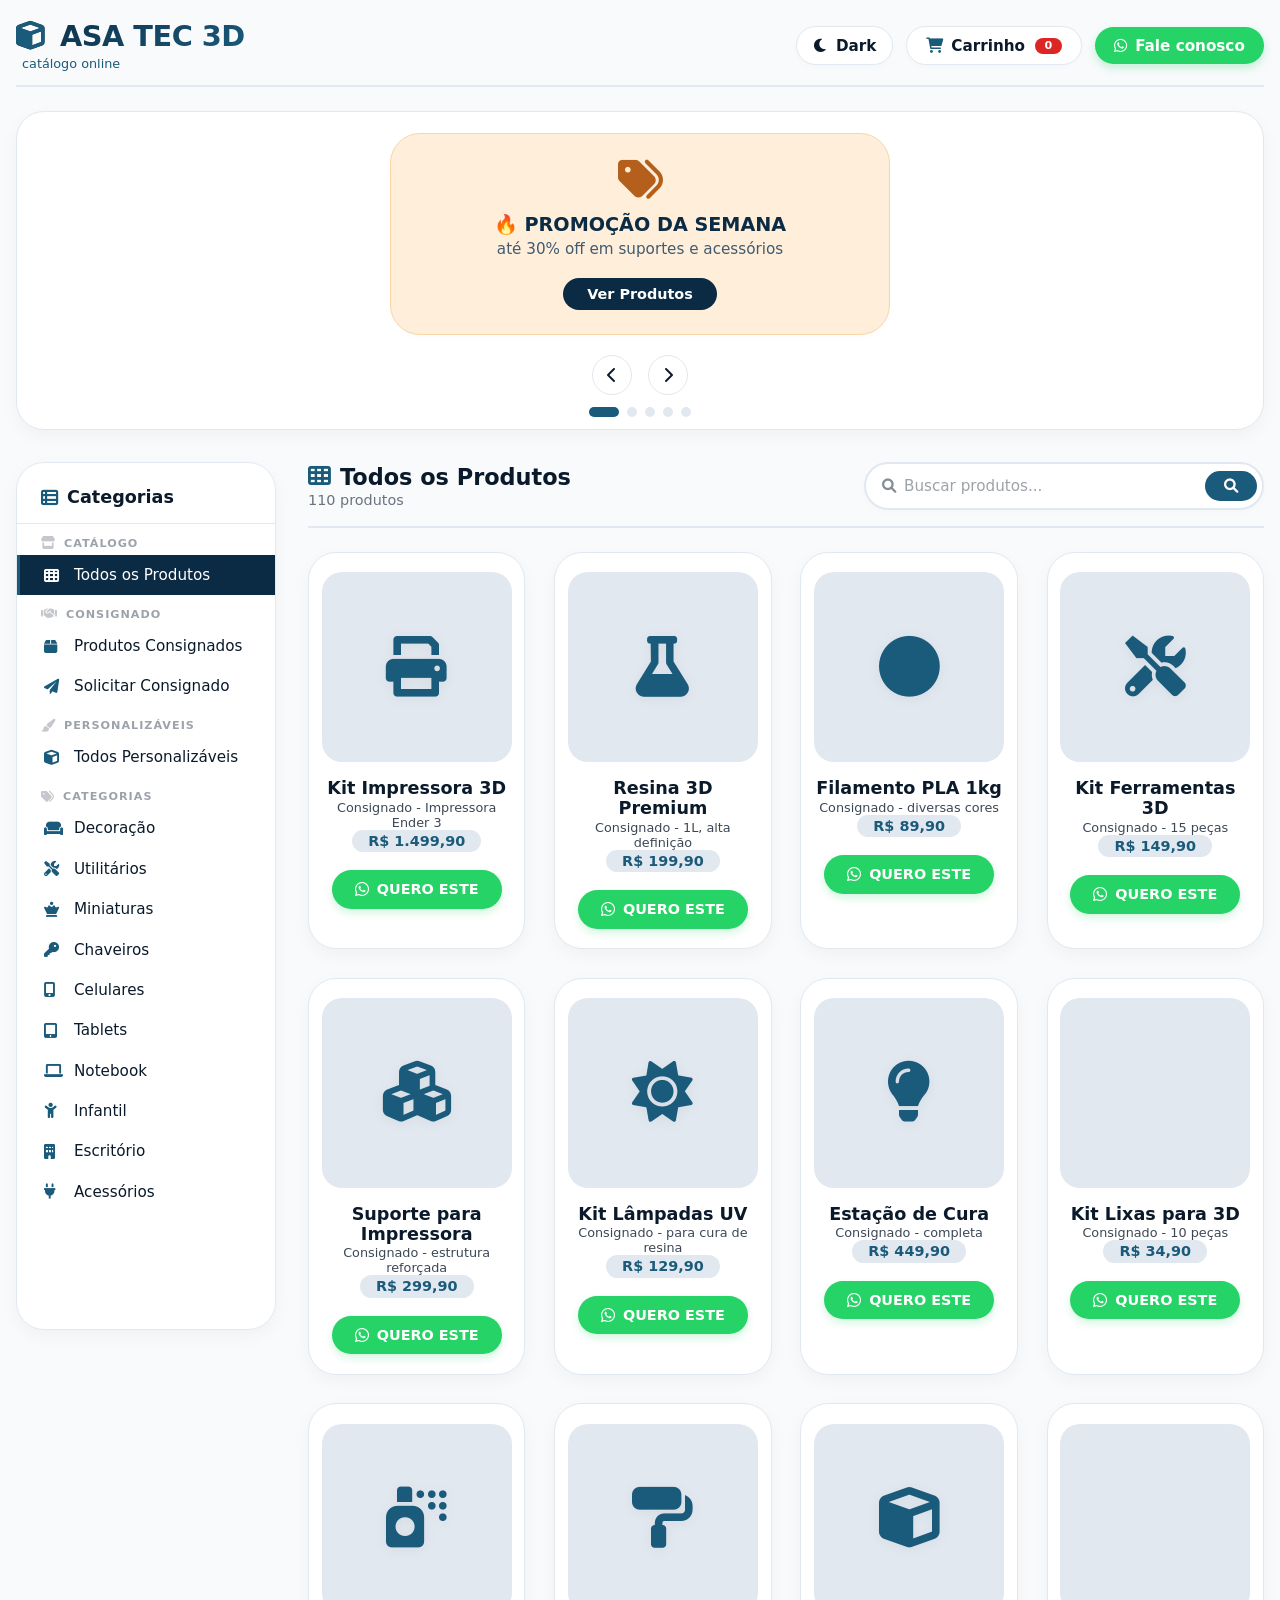
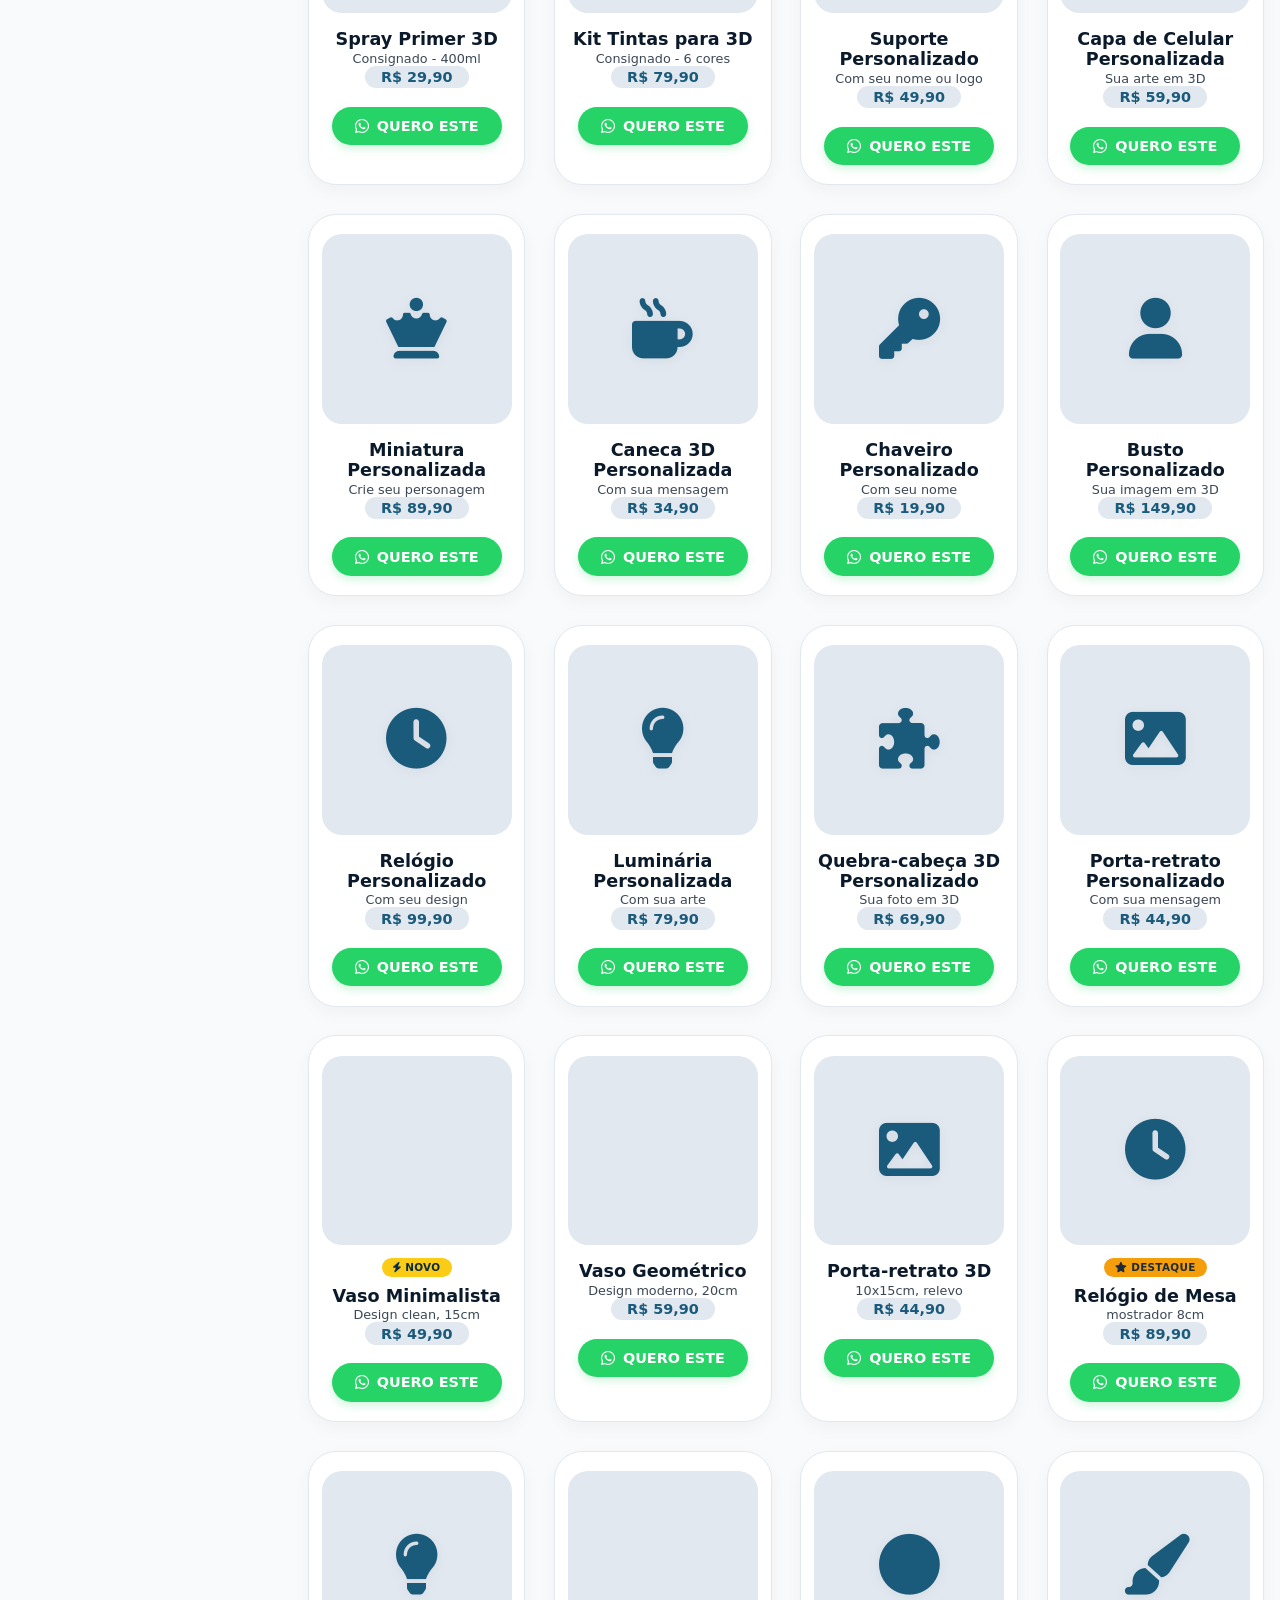
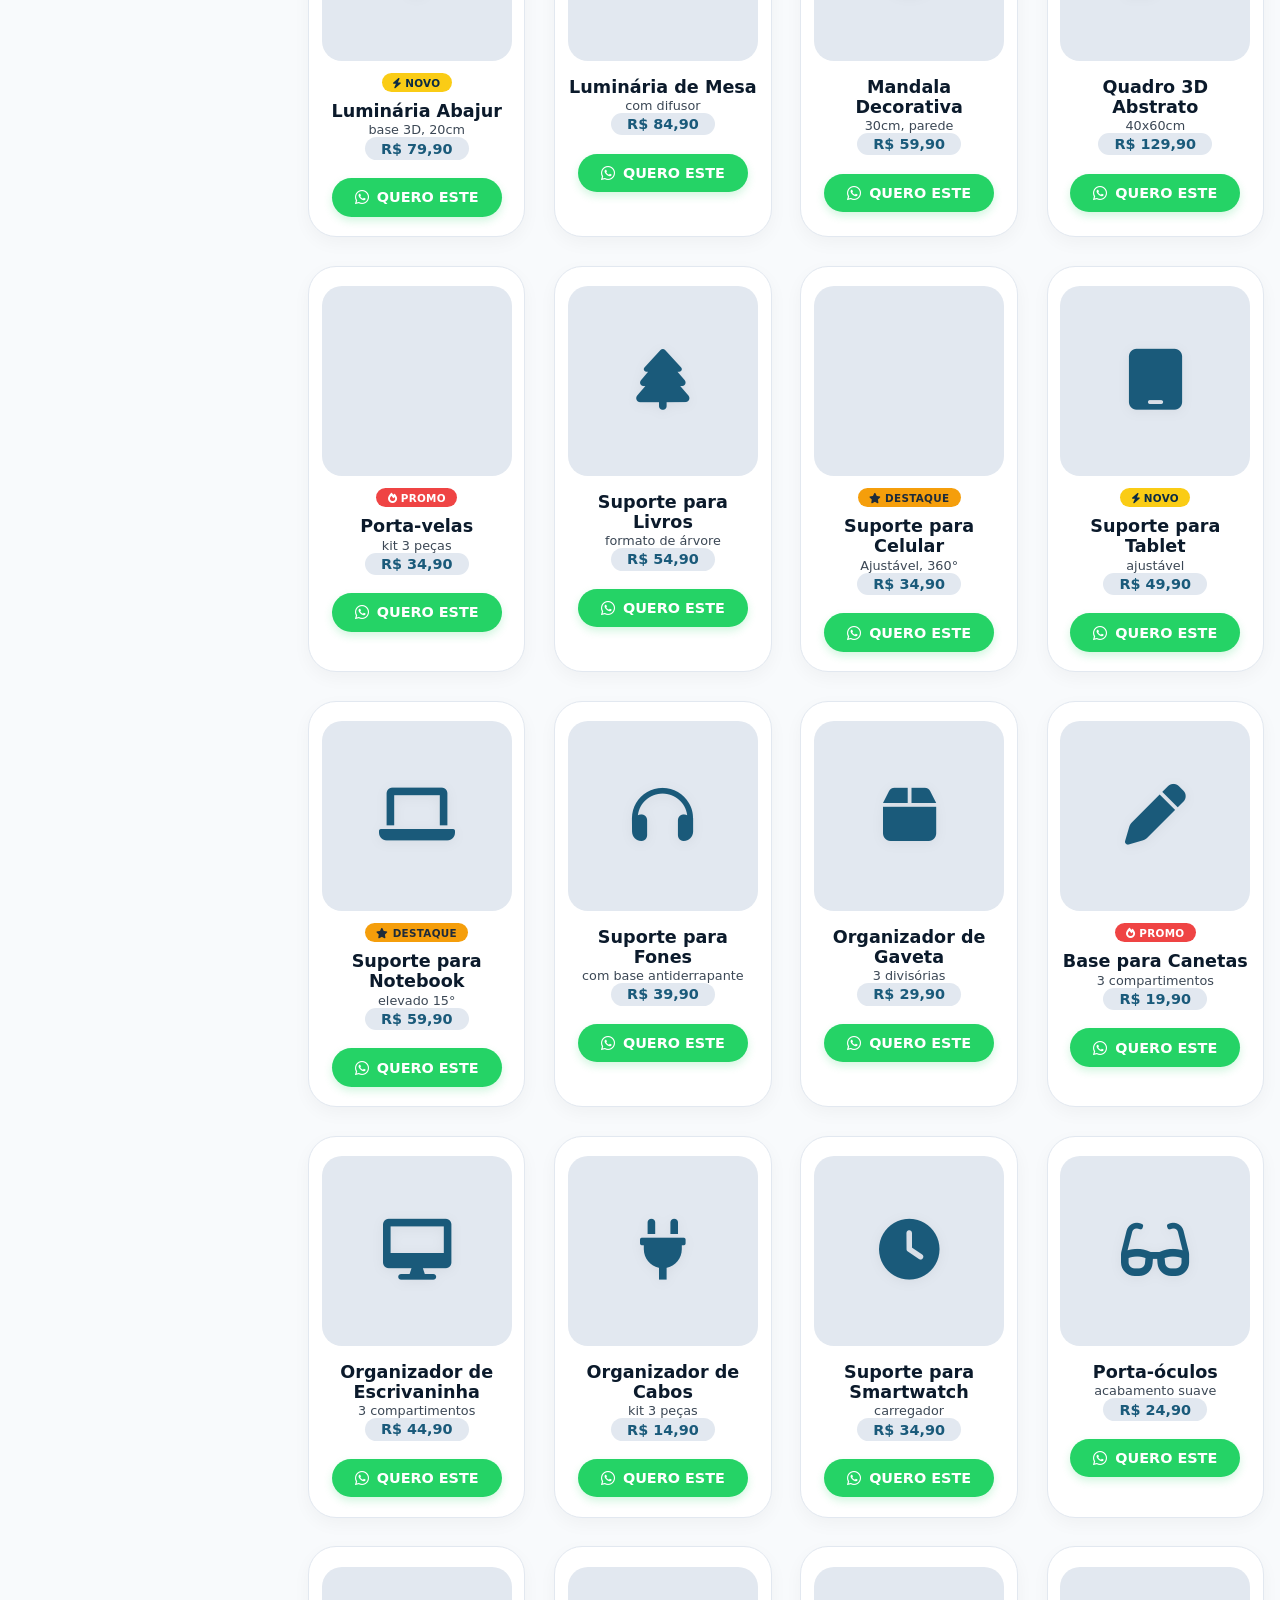
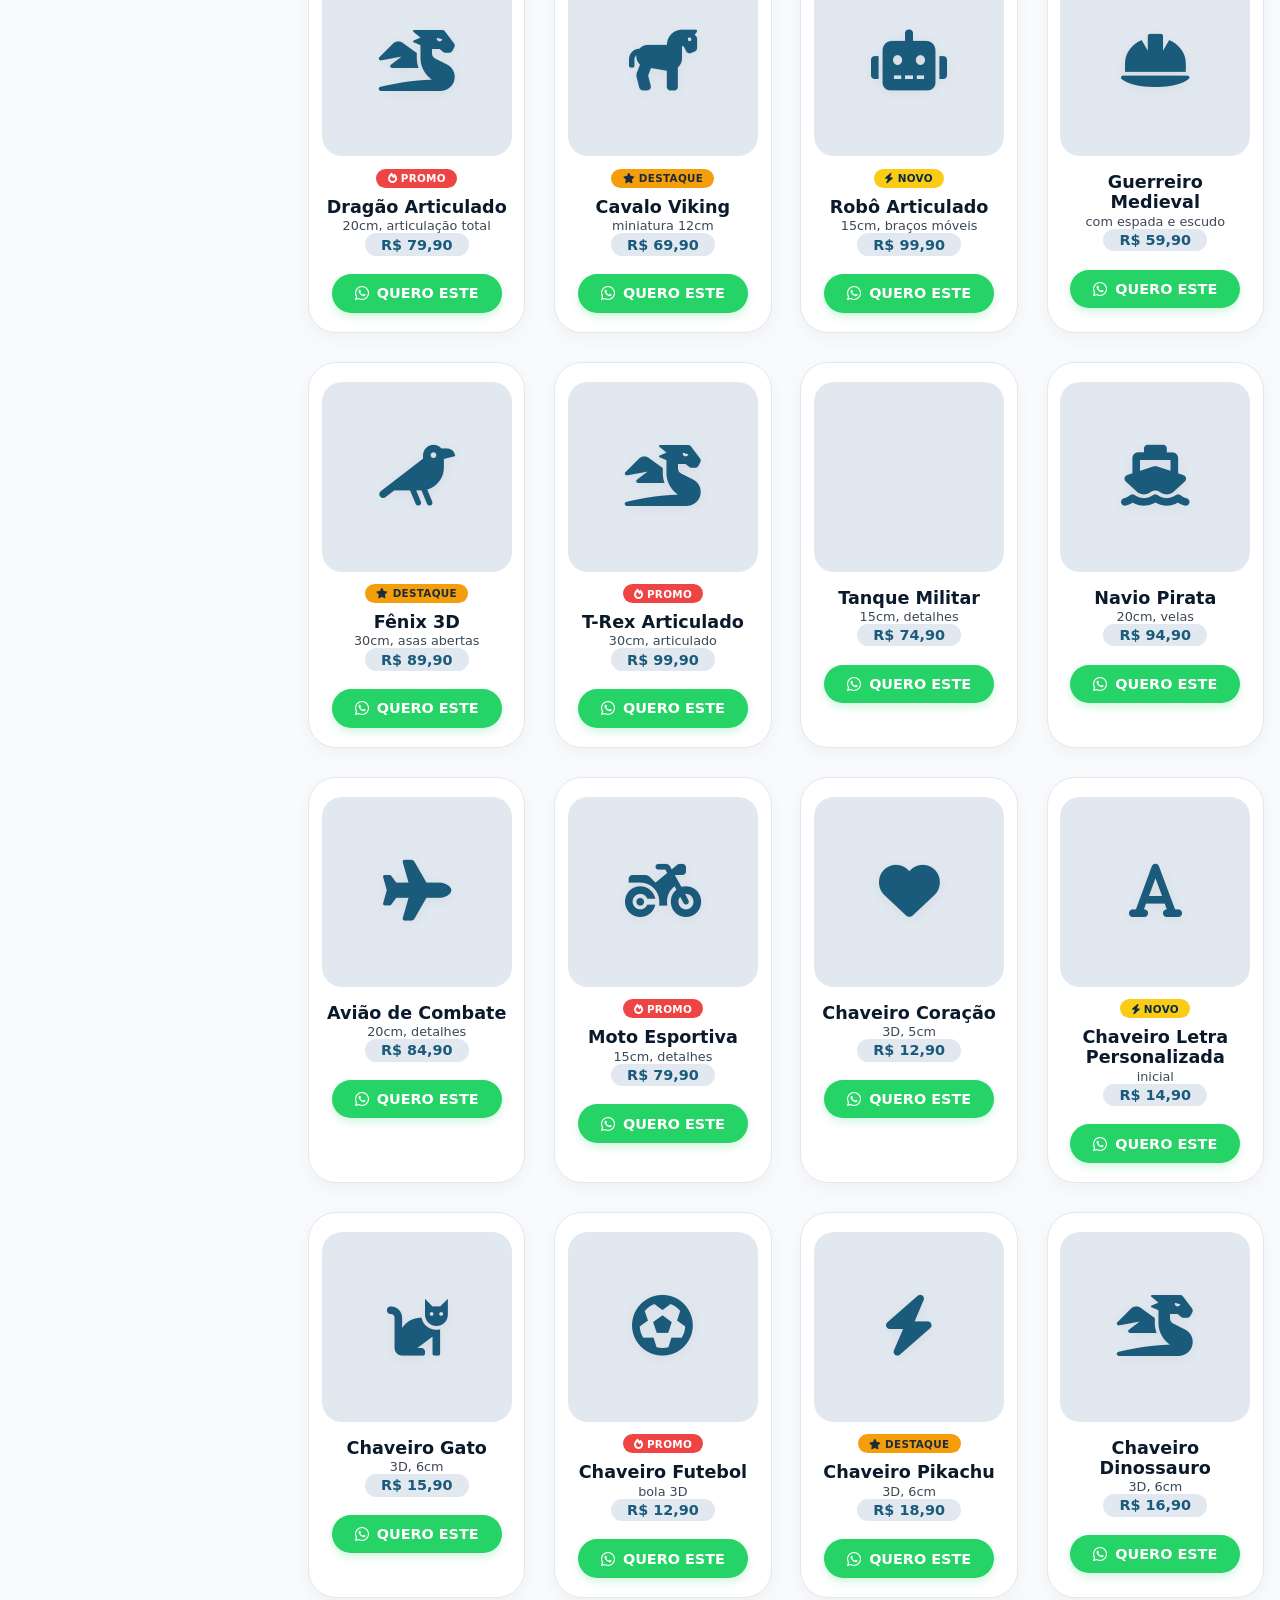
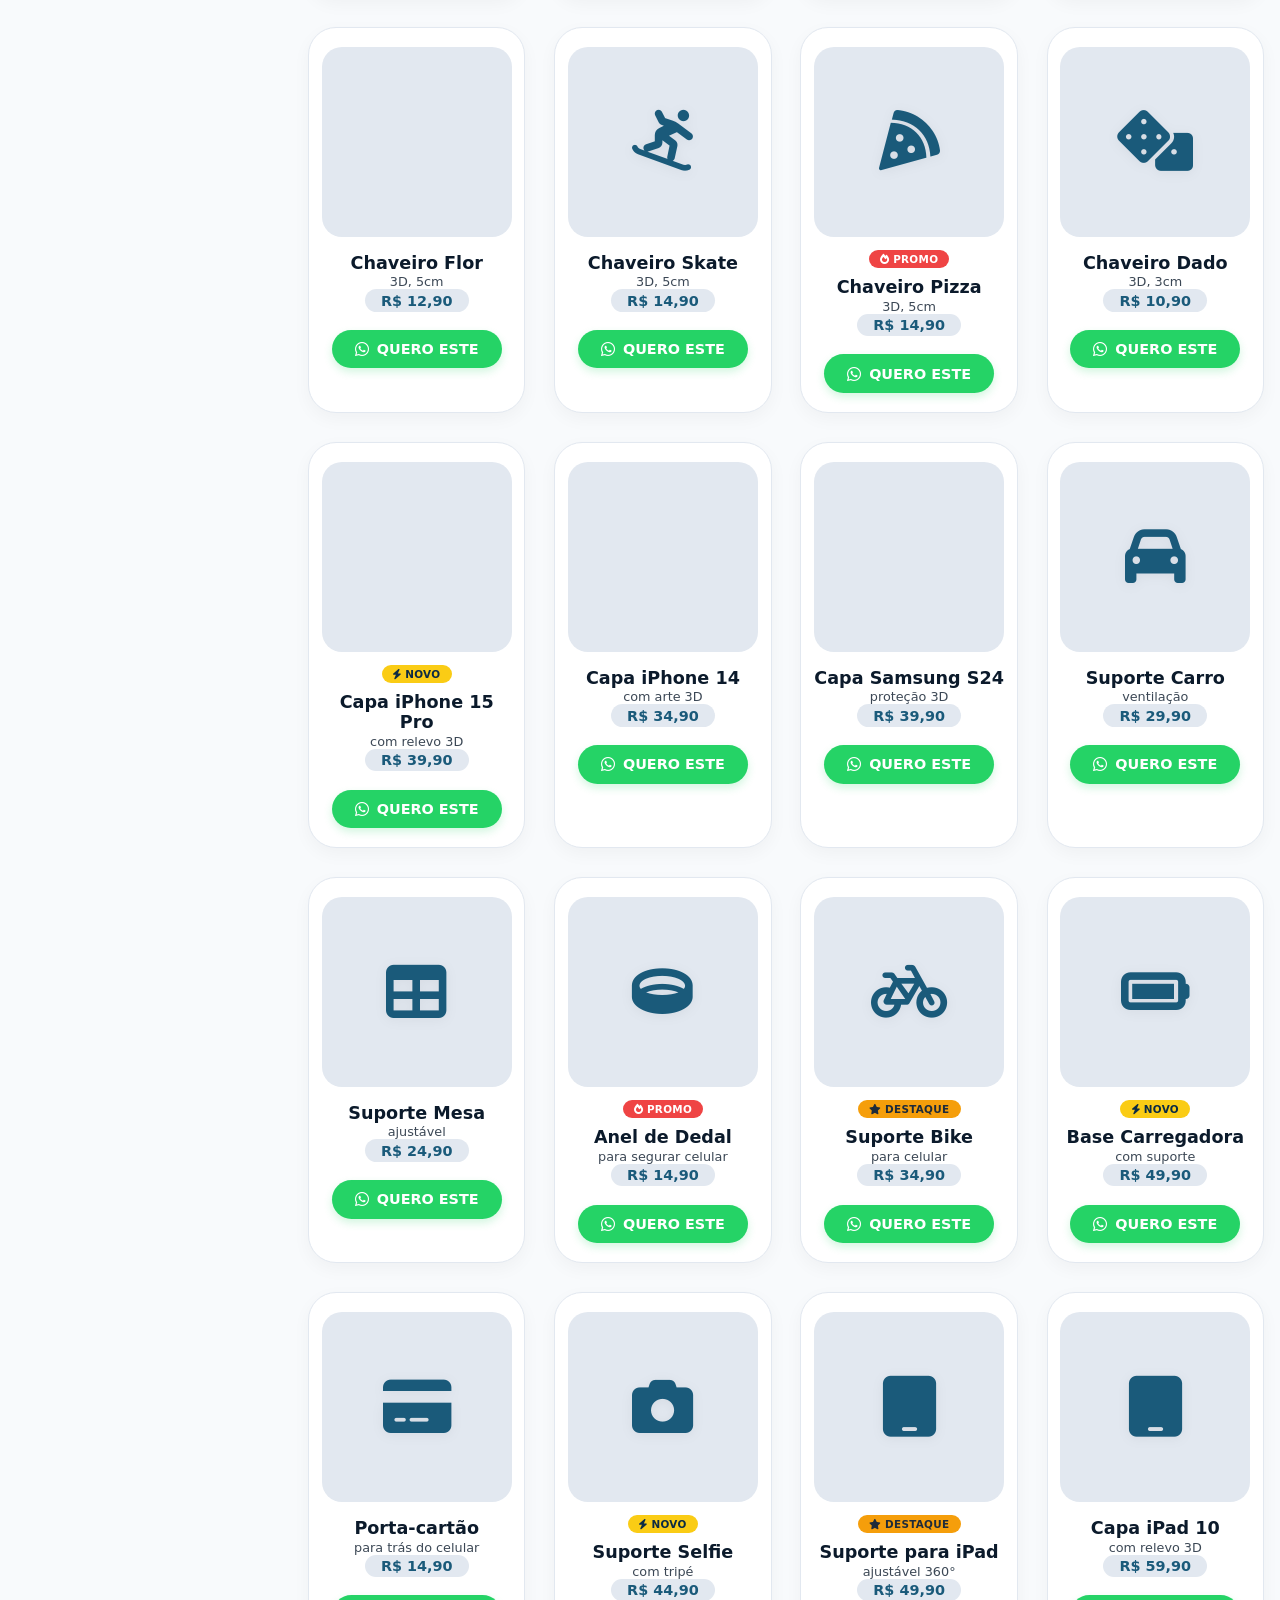
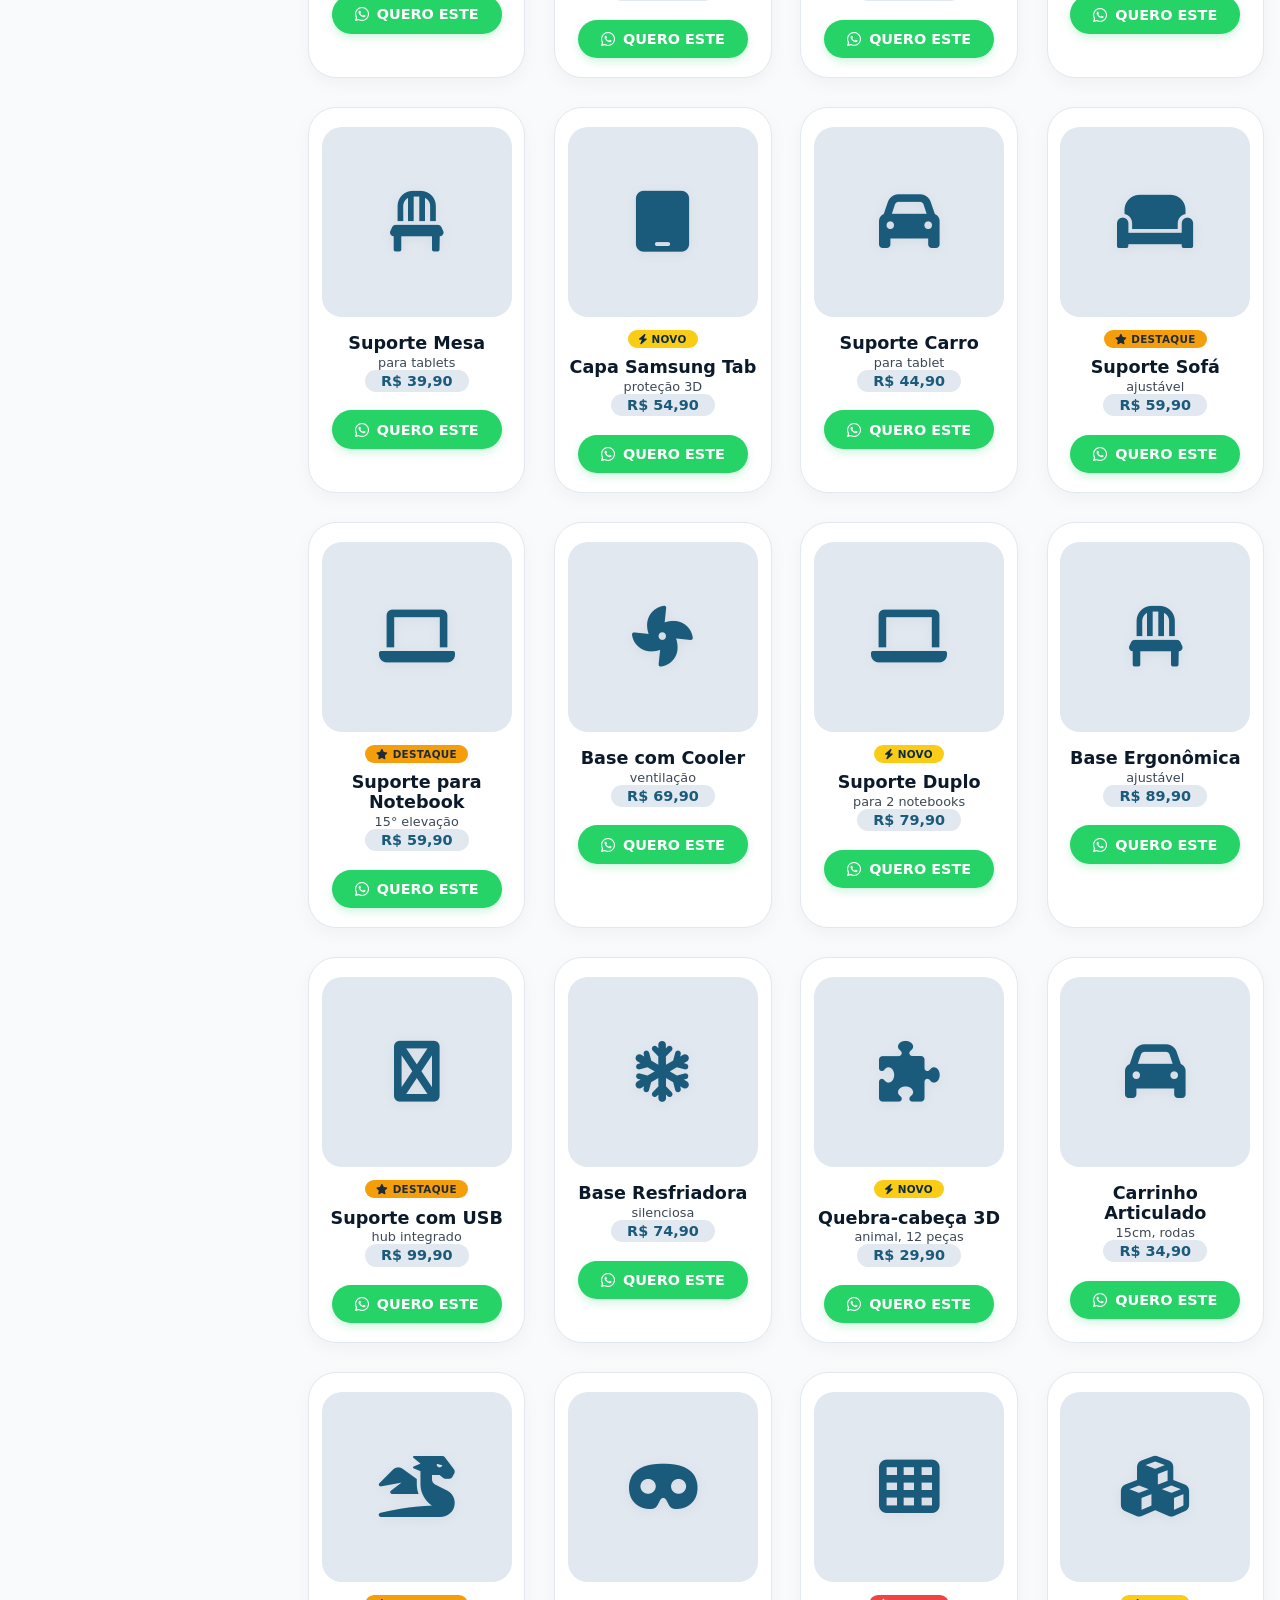
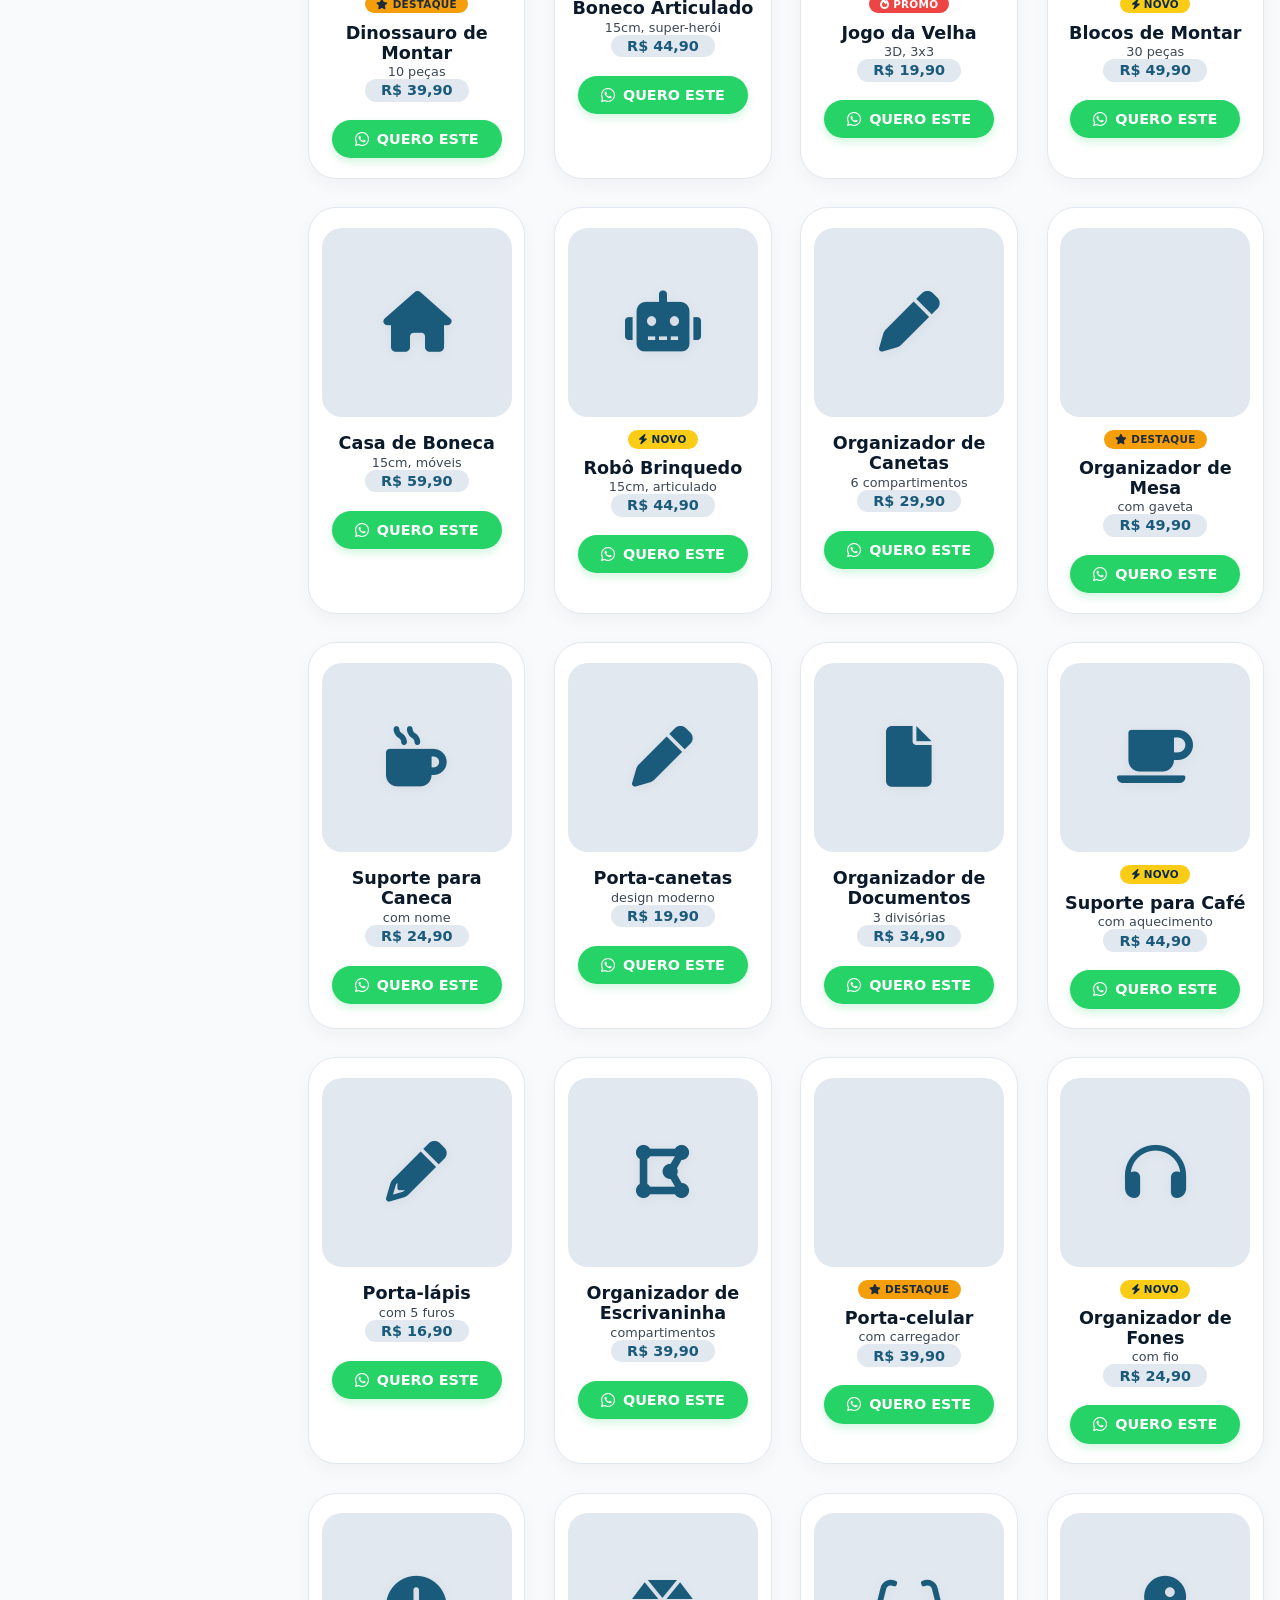
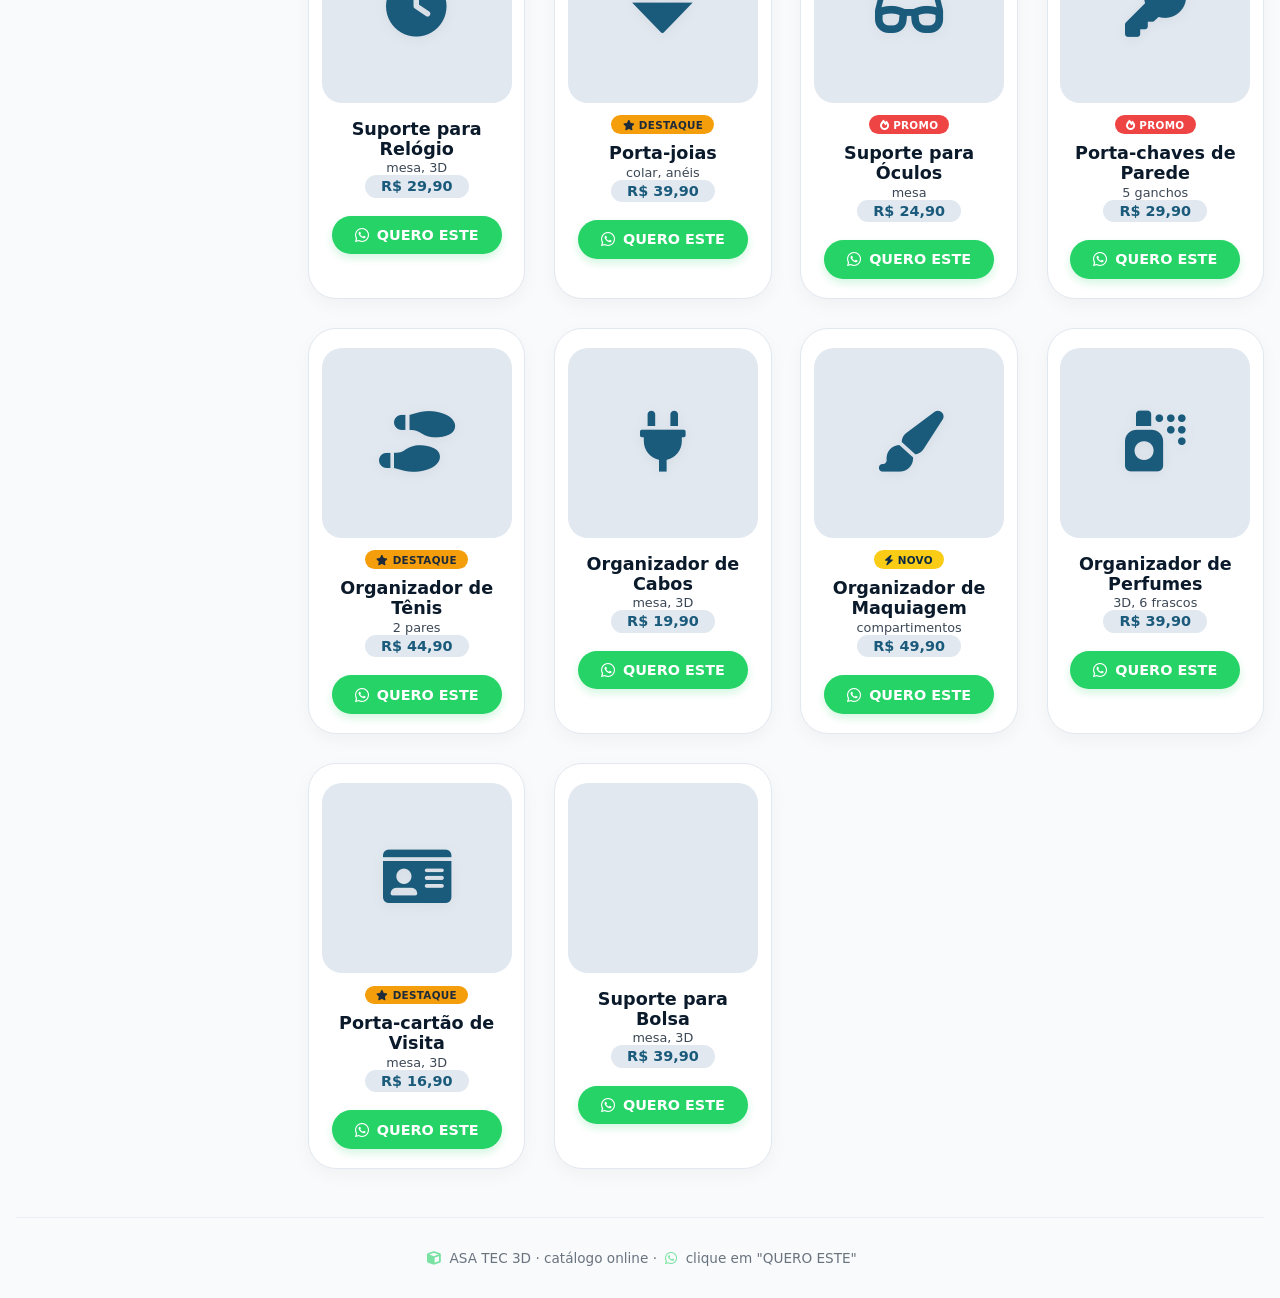
==== index.html @ b3a98546 "Correcao do nome arquivo index" ====
<!DOCTYPE html>
<html lang="pt-BR">
<head>
  <meta charset="UTF-8" />
  <meta name="viewport" content="width=device-width, initial-scale=1.0, maximum-scale=1.0, user-scalable=yes" />
  <title>ASA TEC 3D · Catálogo</title>
  
  <!-- Font Awesome 6 (gratuito) -->
  <link rel="stylesheet" href="https://cdnjs.cloudflare.com/ajax/libs/font-awesome/6.0.0-beta3/css/all.min.css" />
  
  <!-- CSS Principal -->
  <link rel="stylesheet" href="css/style.css" />
</head>
<body>

<div class="container">

  <!-- ===== BLOCO CABEÇALHO ===== -->
  <div class="header">
    <div class="logo">
      <h1><i class="fas fa-cube"></i> ASA TEC 3D</h1>
      <span style="font-size: 0.8rem; color: var(--cor-destaque); margin-left: 6px;">catálogo online</span>
    </div>
    <div class="header-actions">
      <button class="dark-toggle-btn" id="darkToggleBtn">
        <i class="fas fa-moon"></i> <span id="darkToggleLabel">Dark</span>
      </button>
      <button class="cart-btn" id="cartToggleBtn">
        <i class="fas fa-shopping-cart"></i> Carrinho <span class="badge" id="cartBadge">0</span>
      </button>
      <a href="https://wa.me/5511999999999?text=Olá!%20Gostaria%20de%20saber%20mais%20sobre%20os%20produtos%20ASA%20TEC%203D." target="_blank" class="whatsapp-float">
        <i class="fab fa-whatsapp"></i> Fale conosco
      </a>
    </div>
  </div>

  <!-- ===== BLOCO CARROSSEL ===== -->
  <div class="carousel-wrapper">
    <div class="carousel-container">
      <div class="carousel-track" id="carouselTrack">
        <div class="carousel-slide">
          <div class="highlight-card promo" data-tema="promocao">
            <i class="fas fa-tags"></i>
            <span class="label">🔥 PROMOÇÃO DA SEMANA</span>
            <span class="desc">até 30% off em suportes e acessórios</span>
            <button class="carousel-tema-btn" data-tema="promocao">Ver Produtos</button>
          </div>
        </div>
        <div class="carousel-slide">
          <div class="highlight-card novo" data-tema="novidades">
            <i class="fas fa-star"></i>
            <span class="label">✨ NOVIDADES</span>
            <span class="desc">PLA premium e resina 4K chegaram!</span>
            <button class="carousel-tema-btn" data-tema="novidades">Ver Novidades</button>
          </div>
        </div>
        <div class="carousel-slide">
          <div class="highlight-card" data-tema="consignado">
            <i class="fas fa-handshake"></i>
            <span class="label">📦 CLIENTE CONSIGNADO</span>
            <span class="desc">peça e receba em até 5 dias úteis</span>
            <button class="carousel-tema-btn" data-tema="consignado">Saiba Mais</button>
          </div>
        </div>
        <div class="carousel-slide">
          <div class="highlight-card promo" data-tema="destaque">
            <i class="fas fa-gem"></i>
            <span class="label">💎 DESTAQUE</span>
            <span class="desc">miniaturas personalizadas sob encomenda</span>
            <button class="carousel-tema-btn" data-tema="destaque">Ver Destaques</button>
          </div>
        </div>
        <div class="carousel-slide">
          <div class="highlight-card novo" data-tema="resina">
            <i class="fas fa-print"></i>
            <span class="label">🆕 RESINA 4K</span>
            <span class="desc">alta definição e acabamento premium</span>
            <button class="carousel-tema-btn" data-tema="resina">Ver Produtos</button>
          </div>
        </div>
      </div>
    </div>
    <div class="carousel-controls">
      <button class="carousel-btn" id="carouselPrev"><i class="fas fa-chevron-left"></i></button>
      <button class="carousel-btn" id="carouselNext"><i class="fas fa-chevron-right"></i></button>
    </div>
    <div class="carousel-dots" id="carouselDots"></div>
  </div>

  <!-- ===== BLOCO CONTEÚDO PRINCIPAL (com sidebar) ===== -->
  <div class="main-content">
    
    <!-- ===== BLOCO SIDEBAR CATEGORIAS ===== -->
    <aside class="sidebar" id="sidebar">
      <div class="sidebar-header">
        <h3><i class="fas fa-th-list"></i> Categorias</h3>
        <button class="sidebar-toggle" id="sidebarToggle"><i class="fas fa-bars"></i></button>
      </div>
      <nav class="sidebar-nav">
        <ul>
          <!-- ===== BLOCO SIDEBAR - SEÇÃO PRINCIPAL ===== -->
          <li class="sidebar-section">
            <span class="sidebar-section-title"><i class="fas fa-store"></i> Catálogo</span>
          </li>
          <li><a href="#" class="category-link active" data-category="todos"><i class="fas fa-th"></i> Todos os Produtos</a></li>
          
          <!-- ===== BLOCO SIDEBAR - CONSIGNADO ===== -->
          <li class="sidebar-section">
            <span class="sidebar-section-title"><i class="fas fa-handshake"></i> Consignado</span>
          </li>
          <li><a href="#" class="category-link" data-category="consignado"><i class="fas fa-box"></i> Produtos Consignados</a></li>
          <li><a href="#" class="category-link" data-category="consignado-solicitar"><i class="fas fa-paper-plane"></i> Solicitar Consignado</a></li>
          
          <!-- ===== BLOCO SIDEBAR - PERSONALIZÁVEIS ===== -->
          <li class="sidebar-section">
            <span class="sidebar-section-title"><i class="fas fa-paint-brush"></i> Personalizáveis</span>
          </li>
          <li><a href="#" class="category-link" data-category="personalizaveis"><i class="fas fa-cube"></i> Todos Personalizáveis</a></li>
          
          <!-- ===== BLOCO SIDEBAR - CATEGORIAS NORMAIS ===== -->
          <li class="sidebar-section">
            <span class="sidebar-section-title"><i class="fas fa-tags"></i> Categorias</span>
          </li>
          <li class="subcategory">
            <a href="#" class="category-link" data-category="decoracao"><i class="fas fa-couch"></i> Decoração</a>
            <ul class="subcategory-list">
              <li><a href="#" class="subcategory-link" data-category="decoracao" data-sub="vasos">Vasos</a></li>
              <li><a href="#" class="subcategory-link" data-category="decoracao" data-sub="quadros">Quadros</a></li>
              <li><a href="#" class="subcategory-link" data-category="decoracao" data-sub="luminarias">Luminárias</a></li>
            </ul>
          </li>
          <li class="subcategory">
            <a href="#" class="category-link" data-category="utilitarios"><i class="fas fa-tools"></i> Utilitários</a>
            <ul class="subcategory-list">
              <li><a href="#" class="subcategory-link" data-category="utilitarios" data-sub="suportes">Suportes</a></li>
              <li><a href="#" class="subcategory-link" data-category="utilitarios" data-sub="organizadores">Organizadores</a></li>
            </ul>
          </li>
          <li class="subcategory">
            <a href="#" class="category-link" data-category="miniaturas"><i class="fas fa-chess-queen"></i> Miniaturas</a>
            <ul class="subcategory-list">
              <li><a href="#" class="subcategory-link" data-category="miniaturas" data-sub="animais">Animais</a></li>
              <li><a href="#" class="subcategory-link" data-category="miniaturas" data-sub="personagens">Personagens</a></li>
              <li><a href="#" class="subcategory-link" data-category="miniaturas" data-sub="veiculos">Veículos</a></li>
            </ul>
          </li>
          <li><a href="#" class="category-link" data-category="chaveiros"><i class="fas fa-key"></i> Chaveiros</a></li>
          <li class="subcategory">
            <a href="#" class="category-link" data-category="celulares"><i class="fas fa-mobile-alt"></i> Celulares</a>
            <ul class="subcategory-list">
              <li><a href="#" class="subcategory-link" data-category="celulares" data-sub="capas">Capas</a></li>
              <li><a href="#" class="subcategory-link" data-category="celulares" data-sub="suportes">Suportes</a></li>
            </ul>
          </li>
          <li><a href="#" class="category-link" data-category="tablets"><i class="fas fa-tablet-alt"></i> Tablets</a></li>
          <li><a href="#" class="category-link" data-category="notebook"><i class="fas fa-laptop"></i> Notebook</a></li>
          <li><a href="#" class="category-link" data-category="infantil"><i class="fas fa-child"></i> Infantil</a></li>
          <li><a href="#" class="category-link" data-category="escritorio"><i class="fas fa-building"></i> Escritório</a></li>
          <li><a href="#" class="category-link" data-category="acessorios"><i class="fas fa-plug"></i> Acessórios</a></li>
        </ul>
      </nav>
    </aside>

    <!-- ===== BLOCO ÁREA DE PRODUTOS ===== -->
    <main class="products-area">
      <div class="products-header">
        <div class="products-header-left">
          <h2 id="categoryTitle"><i class="fas fa-th"></i> Todos os Produtos</h2>
          <span id="productCount">200 produtos</span>
        </div>
        <!-- ===== BLOCO BARRA DE PESQUISA ===== -->
        <div class="search-container">
          <div class="search-wrapper">
            <i class="fas fa-search search-icon"></i>
            <input type="text" id="searchInput" placeholder="Buscar produtos..." class="search-input" />
            <button class="search-clear" id="searchClear" style="display: none;">
              <i class="fas fa-times"></i>
            </button>
            <button class="search-btn" id="searchBtn">
              <i class="fas fa-search"></i>
            </button>
          </div>
          <div class="search-results" id="searchResults"></div>
        </div>
      </div>
      <div class="product-grid" id="productGrid"></div>
    </main>
  </div>

  <!-- ===== BLOCO RODAPÉ ===== -->
  <div class="footer">
    <i class="fas fa-cube"></i> ASA TEC 3D · catálogo online · <i class="fab fa-whatsapp"></i> clique em "QUERO ESTE"
  </div>
</div>

<!-- ===== BLOCO MODAL CARRINHO ===== -->
<div class="modal-overlay" id="cartModal">
  <div class="modal-box">
    <h3><i class="fas fa-shopping-cart"></i> Adicionar ao carrinho?</h3>
    <p id="modalProductName">Deseja adicionar este produto ao carrinho ou ir direto para o WhatsApp?</p>
    <div class="modal-actions">
      <button class="btn-cart" id="modalAddCart"><i class="fas fa-plus"></i> Adicionar</button>
      <button class="btn-wpp" id="modalGoWpp"><i class="fab fa-whatsapp"></i> WhatsApp</button>
      <button class="btn-cancel" id="modalCancel">Cancelar</button>
    </div>
  </div>
</div>

<!-- ===== BLOCO PAINEL CARRINHO ===== -->
<div class="cart-panel" id="cartPanel">
  <h3><i class="fas fa-shopping-cart"></i> Meu Carrinho</h3>
  <div id="cartItems"></div>
  <div class="cart-total-container">
    <div class="cart-total" id="cartTotal">Total: R$ 0,00</div>
  </div>
  <div class="cart-actions">
    <button class="btn-limpar" id="clearCartBtn"><i class="fas fa-trash"></i> Limpar</button>
    <button class="btn-finalizar" id="finalizarCartBtn"><i class="fab fa-whatsapp"></i> Finalizar Compra</button>
  </div>
</div>

<!-- ===== JAVASCRIPT ===== -->
<script src="js/config.js"></script>
<script src="js/produtos.js"></script>
<script src="js/carrinho.js"></script>
<script src="js/carrossel.js"></script>
<script src="js/dark-mode.js"></script>
<script src="js/main.js"></script>

</body>
</html>
---- css/style.css ----
/* ===== BLOCO CSS - CONFIGURAÇÕES GERAIS ===== */
:root {
  --cor-principal: #0b2b44;
  --cor-destaque: #1a5a7a;
  --cor-fundo: #f8fafc;
  --cor-card: #ffffff;
  --cor-texto: #0b1a2b;
  --cor-borda: #e2e8f0;
  --cor-sombra: 0 6px 18px rgba(0, 20, 30, 0.04);
  --whatsapp: #25D366;
  --whatsapp-hover: #1da851;
  --raio-borda: 28px;
  --transicao: 0.3s ease;
  --sidebar-width: 260px;
}

/* ===== BLOCO CSS - MODO ESCURO ===== */
body.dark-mode {
  --cor-principal: #e2e8f0;
  --cor-destaque: #60a5fa;
  --cor-fundo: #0f172a;
  --cor-card: #1e293b;
  --cor-texto: #e2e8f0;
  --cor-borda: #334155;
  --cor-sombra: 0 6px 18px rgba(0, 0, 0, 0.4);
}

body.dark-mode .highlight-card {
  background: #1e293b;
  border-color: #334155;
}
body.dark-mode .highlight-card.promo {
  background: #1e1a2e;
  border-color: #4a3a2a;
}
body.dark-mode .highlight-card.novo {
  background: #0f2838;
  border-color: #1a4a5a;
}
body.dark-mode .product-card {
  background: var(--cor-card);
  border-color: #334155;
}
body.dark-mode .product-image {
  background: #2d3b4f;
  color: #60a5fa;
}
body.dark-mode .sidebar {
  background: #1e293b;
  border-color: #334155;
}
body.dark-mode .sidebar-nav a:hover {
  background: #334155;
}
body.dark-mode .sidebar-nav a.active {
  background: #3b82f6;
  color: white;
}
body.dark-mode .subcategory-list a {
  color: #94a3b8;
}
body.dark-mode .subcategory-list a:hover {
  background: #334155;
  color: #e2e8f0;
}
body.dark-mode .cart-btn {
  background: #1e293b;
  border-color: #334155;
  color: #e2e8f0;
}
body.dark-mode .cart-btn i {
  color: #60a5fa;
}
body.dark-mode .cart-panel {
  background: #1e293b;
  border-color: #334155;
}
body.dark-mode .cart-panel .cart-item {
  border-bottom-color: #334155;
}
body.dark-mode .cart-panel .cart-item-remove {
  background: #4a1a1a;
  color: #f87171;
}
body.dark-mode .cart-panel .cart-item-remove:hover {
  background: #6a2a2a;
}
body.dark-mode .modal-box {
  background: #1e293b;
  color: #e2e8f0;
}
body.dark-mode .modal-box h3 {
  color: #e2e8f0;
}
body.dark-mode .modal-box p {
  color: #94a3b8;
}
body.dark-mode .btn-cancel {
  background: #334155;
  color: #e2e8f0;
}
body.dark-mode .btn-cancel:hover {
  background: #475569;
}
body.dark-mode .cart-panel .btn-limpar {
  background: #334155;
  color: #e2e8f0;
}
body.dark-mode .cart-panel .btn-limpar:hover {
  background: #475569;
}
body.dark-mode .footer {
  color: #94a3b8;
  border-top-color: #334155;
}
body.dark-mode .carousel-wrapper {
  background: #1e293b;
  border-color: #334155;
}
body.dark-mode .carousel-btn {
  background: #1e293b;
  border-color: #334155;
  color: #e2e8f0;
}
body.dark-mode .carousel-btn:hover {
  background: #334155;
}
body.dark-mode .whatsapp-float {
  background: var(--whatsapp);
  color: white;
}
body.dark-mode .btn-whatsapp {
  background: var(--whatsapp);
  color: white;
}
body.dark-mode .btn-whatsapp:hover {
  background: var(--whatsapp-hover);
}
body.dark-mode .product-price {
  background: #2d3b4f;
  color: #60a5fa;
}
body.dark-mode .tag-novo {
  background: #facc15;
  color: #0b2b44;
}
body.dark-mode .cart-panel .cart-item-name {
  color: #e2e8f0;
}
body.dark-mode .cart-panel .cart-item-price {
  color: #60a5fa;
}
body.dark-mode .cart-panel .cart-total {
  border-top-color: #334155;
  color: #e2e8f0;
}
body.dark-mode .cart-qty-btn {
  background: #334155;
  color: #e2e8f0;
}
body.dark-mode .cart-qty-btn:hover {
  background: #475569;
}
body.dark-mode .cart-qty-input {
  background: #0f172a;
  color: #e2e8f0;
  border-color: #334155;
}
body.dark-mode .products-header {
  border-bottom-color: #334155;
}
body.dark-mode .carousel-tema-btn {
  background: #3b82f6;
  color: white;
}
body.dark-mode .carousel-tema-btn:hover {
  background: #2563eb;
}

/* ===== BLOCO CSS - ESTILOS GERAIS ===== */
* {
  margin: 0;
  padding: 0;
  box-sizing: border-box;
  font-family: 'Segoe UI', Roboto, system-ui, sans-serif;
}

body {
  background: var(--cor-fundo);
  color: var(--cor-texto);
  padding: 0 0 2rem 0;
  transition: background 0.3s ease, color 0.3s ease;
}

.container {
  max-width: 1400px;
  margin: 0 auto;
  padding: 0 1rem;
}

/* ===== BLOCO CSS - CABEÇALHO ===== */
.header {
  display: flex;
  justify-content: space-between;
  align-items: center;
  padding: 1.2rem 0 0.8rem 0;
  border-bottom: 2px solid var(--cor-borda);
  flex-wrap: wrap;
  gap: 0.5rem 1rem;
  transition: border-color 0.3s ease;
}

.logo h1 {
  font-size: 1.8rem;
  font-weight: 700;
  background: linear-gradient(145deg, var(--cor-principal), var(--cor-destaque));
  -webkit-background-clip: text;
  -webkit-text-fill-color: transparent;
  background-clip: text;
  letter-spacing: -0.5px;
}
.logo i {
  color: var(--cor-destaque);
  margin-right: 6px;
  -webkit-text-fill-color: var(--cor-destaque);
}

.header-actions {
  display: flex;
  align-items: center;
  gap: 0.8rem;
  flex-wrap: wrap;
}

.whatsapp-float {
  background: var(--whatsapp);
  color: white;
  padding: 0.6rem 1.2rem;
  border-radius: 40px;
  text-decoration: none;
  font-weight: 600;
  font-size: 0.95rem;
  display: inline-flex;
  align-items: center;
  gap: 8px;
  box-shadow: 0 4px 8px rgba(37, 211, 102, 0.25);
  transition: var(--transicao);
}
.whatsapp-float:hover {
  background: var(--whatsapp-hover);
  transform: scale(1.02);
}

.cart-btn {
  background: var(--cor-card);
  border: 1px solid var(--cor-borda);
  padding: 0.6rem 1.2rem;
  border-radius: 40px;
  font-weight: 600;
  font-size: 0.95rem;
  color: var(--cor-texto);
  cursor: pointer;
  display: inline-flex;
  align-items: center;
  gap: 8px;
  transition: var(--transicao);
  box-shadow: 0 2px 6px rgba(0,0,0,0.02);
  position: relative;
}
.cart-btn i {
  color: var(--cor-destaque);
}
.cart-btn .badge {
  background: #dc2626;
  color: white;
  border-radius: 30px;
  padding: 0.1rem 0.6rem;
  font-size: 0.7rem;
  font-weight: 700;
  margin-left: 2px;
}
.cart-btn:hover {
  background: var(--cor-borda);
  border-color: var(--cor-destaque);
}

.dark-toggle-btn {
  background: var(--cor-card);
  border: 1px solid var(--cor-borda);
  padding: 0.6rem 1rem;
  border-radius: 40px;
  font-weight: 600;
  font-size: 0.95rem;
  color: var(--cor-texto);
  cursor: pointer;
  display: inline-flex;
  align-items: center;
  gap: 8px;
  transition: var(--transicao);
  box-shadow: 0 2px 6px rgba(0,0,0,0.02);
}
.dark-toggle-btn:hover {
  background: var(--cor-borda);
  border-color: var(--cor-destaque);
}

/* ===== BLOCO CSS - CARROSSEL ===== */
.carousel-wrapper {
  margin: 1.5rem 0 2rem 0;
  background: var(--cor-card);
  border-radius: var(--raio-borda);
  padding: 0.8rem 0.5rem;
  box-shadow: var(--cor-sombra);
  border: 1px solid var(--cor-borda);
  overflow: hidden;
  position: relative;
  transition: background 0.3s ease, border-color 0.3s ease;
}

.carousel-container {
  position: relative;
  overflow: hidden;
}

.carousel-track {
  display: flex;
  transition: transform 0.5s ease-in-out;
  gap: 0;
}

.carousel-slide {
  flex: 0 0 100%;
  display: flex;
  justify-content: center;
  align-items: center;
  padding: 0.5rem;
}

.highlight-card {
  background: #f1f6fa;
  border-radius: 30px;
  padding: 1.5rem 2rem;
  display: flex;
  flex-direction: column;
  align-items: center;
  text-align: center;
  box-shadow: 0 2px 6px rgba(0,0,0,0.02);
  border: 1px solid #e9edf2;
  transition: var(--transicao);
  min-width: 0;
  width: 100%;
  max-width: 500px;
  margin: 0 auto;
}
.highlight-card i {
  font-size: 2.8rem;
  color: var(--cor-destaque);
  margin-bottom: 10px;
}
.highlight-card .label {
  font-weight: 700;
  font-size: 1.2rem;
  color: var(--cor-principal);
  margin-bottom: 4px;
}
.highlight-card .desc {
  font-size: 0.95rem;
  color: #2c4b66;
  opacity: 0.9;
  margin-bottom: 12px;
}
.highlight-card.promo {
  background: #ffeed9;
  border-color: #f7d6a8;
}
.highlight-card.promo i {
  color: #b45f1b;
}
.highlight-card.novo {
  background: #ddf0fa;
  border-color: #add7ed;
}
.highlight-card.novo i {
  color: #096b8a;
}

.carousel-tema-btn {
  background: var(--cor-principal);
  color: white;
  border: none;
  padding: 0.5rem 1.5rem;
  border-radius: 40px;
  font-weight: 600;
  font-size: 0.9rem;
  cursor: pointer;
  transition: var(--transicao);
  margin-top: 8px;
}
.carousel-tema-btn:hover {
  transform: scale(1.05);
  opacity: 0.9;
}

.carousel-controls {
  display: flex;
  justify-content: center;
  gap: 1rem;
  padding: 0.8rem 0 0.2rem 0;
}
.carousel-btn {
  background: var(--cor-card);
  border: 1px solid var(--cor-borda);
  border-radius: 40px;
  width: 40px;
  height: 40px;
  display: inline-flex;
  align-items: center;
  justify-content: center;
  cursor: pointer;
  color: var(--cor-texto);
  transition: var(--transicao);
  font-size: 1rem;
}
.carousel-btn:hover {
  background: var(--cor-borda);
  border-color: var(--cor-destaque);
}

.carousel-dots {
  display: flex;
  justify-content: center;
  gap: 0.5rem;
  margin-top: 0.5rem;
}
.carousel-dot {
  width: 10px;
  height: 10px;
  border-radius: 50%;
  background: var(--cor-borda);
  border: none;
  cursor: pointer;
  transition: var(--transicao);
  padding: 0;
}
.carousel-dot.active {
  background: var(--cor-destaque);
  width: 30px;
  border-radius: 10px;
}

/* ===== BLOCO CSS - SIDEBAR ===== */
.main-content {
  display: flex;
  gap: 2rem;
  margin-top: 1rem;
}

.sidebar {
  flex: 0 0 var(--sidebar-width);
  background: var(--cor-card);
  border-radius: var(--raio-borda);
  padding: 1.5rem 0;
  box-shadow: var(--cor-sombra);
  border: 1px solid var(--cor-borda);
  transition: background 0.3s ease, border-color 0.3s ease;
  position: sticky;
  top: 1rem;
  max-height: calc(100vh - 2rem);
  overflow-y: auto;
}

.sidebar-header {
  display: flex;
  justify-content: space-between;
  align-items: center;
  padding: 0 1.5rem 1rem 1.5rem;
  border-bottom: 1px solid var(--cor-borda);
}
.sidebar-header h3 {
  font-size: 1.1rem;
  color: var(--cor-texto);
  display: flex;
  align-items: center;
  gap: 8px;
}
.sidebar-header h3 i {
  color: var(--cor-destaque);
}

.sidebar-toggle {
  display: none;
  background: none;
  border: none;
  font-size: 1.2rem;
  color: var(--cor-texto);
  cursor: pointer;
}

.sidebar-nav ul {
  list-style: none;
  padding: 0;
  margin: 0;
}
.sidebar-nav li {
  margin: 0;
}
.sidebar-nav a {
  display: flex;
  align-items: center;
  gap: 10px;
  padding: 0.7rem 1.5rem;
  color: var(--cor-texto);
  text-decoration: none;
  font-size: 0.95rem;
  transition: var(--transicao);
  border-left: 3px solid transparent;
}
.sidebar-nav a:hover {
  background: var(--cor-borda);
  border-left-color: var(--cor-destaque);
}
.sidebar-nav a.active {
  background: var(--cor-principal);
  color: white;
  border-left-color: var(--cor-destaque);
}
.sidebar-nav a.active i {
  color: white;
}
.sidebar-nav a i {
  width: 20px;
  color: var(--cor-destaque);
}

.subcategory {
  position: relative;
}
.subcategory-list {
  list-style: none;
  padding: 0;
  margin: 0;
  max-height: 0;
  overflow: hidden;
  transition: max-height 0.3s ease;
}
.subcategory.open .subcategory-list {
  max-height: 300px;
}
.subcategory-list a {
  padding-left: 3.5rem !important;
  font-size: 0.85rem !important;
  border-left: 2px solid transparent;
}
.subcategory-list a:hover {
  border-left-color: var(--cor-destaque);
}
.subcategory-list a i {
  font-size: 0.7rem;
  color: var(--cor-texto);
  opacity: 0.6;
}

/* ===== BLOCO CSS - ÁREA DE PRODUTOS ===== */
.products-area {
  flex: 1;
  min-width: 0;
}

.products-header {
  display: flex;
  justify-content: space-between;
  align-items: center;
  padding-bottom: 1rem;
  margin-bottom: 1.5rem;
  border-bottom: 2px solid var(--cor-borda);
}
.products-header h2 {
  font-size: 1.4rem;
  color: var(--cor-texto);
  display: flex;
  align-items: center;
  gap: 10px;
}
.products-header h2 i {
  color: var(--cor-destaque);
}
#productCount {
  color: var(--cor-texto);
  opacity: 0.6;
  font-size: 0.9rem;
}

/* ===== BLOCO CSS - GRADE DE PRODUTOS ===== */
.product-grid {
  display: grid;
  grid-template-columns: repeat(auto-fill, minmax(200px, 1fr));
  gap: 1.8rem;
}

.product-card {
  background: var(--cor-card);
  border-radius: var(--raio-borda);
  padding: 1.2rem 0.8rem 1.2rem 0.8rem;
  box-shadow: var(--cor-sombra);
  transition: var(--transicao);
  display: flex;
  flex-direction: column;
  align-items: center;
  text-align: center;
  border: 1px solid var(--cor-borda);
}
.product-card:hover {
  transform: translateY(-5px);
  box-shadow: 0 16px 30px rgba(0, 20, 40, 0.08);
  border-color: var(--cor-destaque);
}

.product-image {
  width: 100%;
  aspect-ratio: 1/1;
  background: var(--cor-borda);
  border-radius: 20px;
  display: flex;
  align-items: center;
  justify-content: center;
  font-size: 3.8rem;
  color: var(--cor-destaque);
  margin-bottom: 0.8rem;
  transition: background 0.3s ease;
}
.product-image i {
  filter: drop-shadow(0 2px 6px rgba(0,0,0,0.05));
}
.product-name {
  font-weight: 700;
  font-size: 1.1rem;
  color: var(--cor-texto);
  margin: 0.2rem 0 0.1rem;
}
.product-desc {
  font-size: 0.8rem;
  color: var(--cor-texto);
  opacity: 0.8;
  padding: 0 4px;
}
.product-price {
  font-weight: 700;
  color: var(--cor-destaque);
  background: var(--cor-borda);
  padding: 0.2rem 1rem;
  border-radius: 30px;
  font-size: 0.9rem;
  margin-bottom: 0.9rem;
  transition: background 0.3s ease, color 0.3s ease;
}

.btn-whatsapp {
  background: var(--whatsapp);
  border: none;
  color: white;
  font-weight: 700;
  font-size: 0.9rem;
  padding: 0.7rem 1.2rem;
  border-radius: 60px;
  width: 100%;
  max-width: 170px;
  display: inline-flex;
  align-items: center;
  justify-content: center;
  gap: 8px;
  cursor: pointer;
  transition: var(--transicao);
  text-decoration: none;
  box-shadow: 0 4px 8px rgba(37, 211, 102, 0.2);
  border: 1px solid rgba(255,255,255,0.1);
  margin-top: 4px;
}
.btn-whatsapp i {
  font-size: 1rem;
}
.btn-whatsapp:hover {
  background: var(--whatsapp-hover);
  transform: scale(1.02);
  box-shadow: 0 6px 12px rgba(37, 211, 102, 0.3);
}

.tag-novo {
  background: #facc15;
  color: #0b2b44;
  font-size: 0.65rem;
  font-weight: 700;
  padding: 0.2rem 0.7rem;
  border-radius: 20px;
  letter-spacing: 0.3px;
  margin-bottom: 6px;
  display: inline-block;
}
.tag-destaque {
  background: #f59e0b;
  color: #1e2b3a;
  font-size: 0.65rem;
  font-weight: 700;
  padding: 0.2rem 0.7rem;
  border-radius: 20px;
  letter-spacing: 0.3px;
  margin-bottom: 6px;
  display: inline-block;
}
.tag-promo {
  background: #ef4444;
  color: white;
  font-size: 0.65rem;
  font-weight: 700;
  padding: 0.2rem 0.7rem;
  border-radius: 20px;
  letter-spacing: 0.3px;
  margin-bottom: 6px;
  display: inline-block;
}

/* ===== BLOCO CSS - MODAL ===== */
.modal-overlay {
  position: fixed;
  inset: 0;
  background: rgba(0,0,0,0.4);
  backdrop-filter: blur(2px);
  display: none;
  align-items: center;
  justify-content: center;
  z-index: 999;
  padding: 1rem;
}
.modal-overlay.aberto {
  display: flex;
}
.modal-box {
  background: var(--cor-card);
  max-width: 420px;
  width: 100%;
  border-radius: 32px;
  padding: 2rem 1.5rem;
  box-shadow: 0 30px 50px rgba(0,0,0,0.2);
  text-align: center;
  animation: fadeIn 0.2s ease;
  transition: background 0.3s ease;
}
@keyframes fadeIn {
  from { opacity: 0; transform: scale(0.96); }
  to { opacity: 1; transform: scale(1); }
}
.modal-box h3 {
  font-size: 1.4rem;
  color: var(--cor-texto);
  margin-bottom: 0.5rem;
}
.modal-box p {
  color: var(--cor-texto);
  opacity: 0.8;
  margin-bottom: 1.5rem;
  font-size: 0.95rem;
}
.modal-actions {
  display: flex;
  gap: 0.8rem;
  justify-content: center;
  flex-wrap: wrap;
}
.modal-actions button {
  border: none;
  padding: 0.6rem 1.6rem;
  border-radius: 60px;
  font-weight: 600;
  cursor: pointer;
  transition: var(--transicao);
  font-size: 0.9rem;
  display: inline-flex;
  align-items: center;
  gap: 6px;
}
.modal-actions .btn-cart {
  background: var(--cor-principal);
  color: white;
}
.modal-actions .btn-cart:hover {
  opacity: 0.8;
}
.modal-actions .btn-wpp {
  background: var(--whatsapp);
  color: white;
}
.modal-actions .btn-wpp:hover {
  background: var(--whatsapp-hover);
}
.modal-actions .btn-cancel {
  background: var(--cor-borda);
  color: var(--cor-texto);
}
.modal-actions .btn-cancel:hover {
  opacity: 0.8;
}

/* ===== BLOCO CSS - CARRINHO ===== */
.cart-panel {
  display: none;
  background: var(--cor-card);
  border-radius: var(--raio-borda);
  padding: 1.5rem;
  margin: 1rem 0 2rem 0;
  box-shadow: var(--cor-sombra);
  border: 1px solid var(--cor-borda);
  transition: background 0.3s ease, border-color 0.3s ease;
}
.cart-panel.aberto {
  display: block;
}
.cart-panel h3 {
  color: var(--cor-texto);
  margin-bottom: 1rem;
  display: flex;
  align-items: center;
  gap: 10px;
}
.cart-panel .cart-item {
  display: flex;
  justify-content: space-between;
  align-items: center;
  padding: 0.6rem 0;
  border-bottom: 1px solid var(--cor-borda);
  flex-wrap: wrap;
  gap: 0.5rem;
}
.cart-panel .cart-item:last-child {
  border-bottom: none;
}
.cart-panel .cart-item-info {
  display: flex;
  flex-direction: column;
  align-items: flex-start;
  flex: 1;
}
.cart-panel .cart-item-name {
  font-weight: 600;
  color: var(--cor-texto);
}
.cart-panel .cart-item-price {
  color: var(--cor-destaque);
  font-size: 0.9rem;
}

.cart-item-controls {
  display: flex;
  align-items: center;
  gap: 0.5rem;
}
.cart-qty-btn {
  background: var(--cor-borda);
  border: none;
  width: 28px;
  height: 28px;
  border-radius: 50%;
  font-weight: 700;
  cursor: pointer;
  transition: var(--transicao);
  color: var(--cor-texto);
  font-size: 1rem;
  display: flex;
  align-items: center;
  justify-content: center;
}
.cart-qty-btn:hover {
  background: var(--cor-destaque);
  color: white;
}
.cart-qty-input {
  width: 40px;
  text-align: center;
  border: 1px solid var(--cor-borda);
  border-radius: 8px;
  padding: 0.2rem;
  font-weight: 600;
  background: var(--cor-card);
  color: var(--cor-texto);
}
.cart-item-remove {
  background: #fee2e2;
  border: none;
  color: #dc2626;
  padding: 0.3rem 0.8rem;
  border-radius: 20px;
  cursor: pointer;
  font-weight: 600;
  transition: var(--transicao);
}
.cart-item-remove:hover {
  background: #fecaca;
}

.cart-total-container {
  margin-top: 1rem;
  padding-top: 1rem;
  border-top: 2px solid var(--cor-borda);
}
.cart-total {
  font-weight: 700;
  color: var(--cor-texto);
  text-align: right;
  font-size: 1.1rem;
}
.cart-empty {
  color: var(--cor-texto);
  opacity: 0.6;
  text-align: center;
  padding: 1rem 0;
}
.cart-actions {
  display: flex;
  gap: 0.8rem;
  margin-top: 1rem;
  justify-content: flex-end;
}
.cart-actions button {
  padding: 0.5rem 1.2rem;
  border-radius: 40px;
  border: none;
  font-weight: 600;
  cursor: pointer;
  transition: var(--transicao);
}
.cart-actions .btn-finalizar {
  background: var(--whatsapp);
  color: white;
}
.cart-actions .btn-finalizar:hover {
  background: var(--whatsapp-hover);
}
.cart-actions .btn-limpar {
  background: var(--cor-borda);
  color: var(--cor-texto);
}
.cart-actions .btn-limpar:hover {
  opacity: 0.8;
}

/* ===== BLOCO CSS - RODAPÉ ===== */
.footer {
  margin-top: 3rem;
  text-align: center;
  font-size: 0.85rem;
  color: var(--cor-texto);
  opacity: 0.6;
  border-top: 1px solid var(--cor-borda);
  padding-top: 2rem;
  transition: color 0.3s ease, border-color 0.3s ease;
}
.footer i {
  color: var(--whatsapp);
  margin: 0 4px;
}

/* ===== BLOCO CSS - RESPONSIVIDADE ===== */
@media (max-width: 992px) {
  .main-content {
    flex-direction: column;
  }
  .sidebar {
    flex: 1;
    position: relative;
    max-height: none;
    padding: 0.5rem 0;
  }
  .sidebar-header {
    padding: 0.5rem 1rem;
  }
  .sidebar-toggle {
    display: block;
  }
  .sidebar-nav {
    max-height: 0;
    overflow: hidden;
    transition: max-height 0.3s ease;
  }
  .sidebar.open .sidebar-nav {
    max-height: 800px;
  }
}

@media (max-width: 600px) {
  .header { flex-direction: column; align-items: stretch; gap: 0.8rem; }
  .logo h1 { font-size: 1.6rem; }
  .whatsapp-float, .cart-btn, .dark-toggle-btn { justify-content: center; }
  .product-grid { grid-template-columns: repeat(auto-fill, minmax(160px, 1fr)); gap: 1rem; }
  .highlight-card { padding: 1rem 1.2rem; }
  .highlight-card i { font-size: 2rem; }
  .highlight-card .label { font-size: 1rem; }
  .category-btn { font-size: 0.8rem; padding: 0.4rem 1rem; }
  .products-header { flex-direction: column; align-items: flex-start; gap: 0.5rem; }
  .sidebar { padding: 0.3rem 0; }
  .sidebar-nav a { padding: 0.5rem 1rem; font-size: 0.85rem; }
  .subcategory-list a { padding-left: 2.5rem !important; }
  .cart-panel .cart-item { flex-direction: column; align-items: stretch; }
  .cart-item-controls { justify-content: flex-start; }
}

/* ===== BLOCO CSS - BARRA DE PESQUISA ===== */
.search-container {
  position: relative;
  flex: 1;
  max-width: 400px;
  min-width: 200px;
}

.search-wrapper {
  display: flex;
  align-items: center;
  background: var(--cor-card);
  border: 2px solid var(--cor-borda);
  border-radius: 50px;
  padding: 0.3rem 0.3rem 0.3rem 1rem;
  transition: var(--transicao);
  box-shadow: 0 2px 6px rgba(0,0,0,0.02);
}

.search-wrapper:focus-within {
  border-color: var(--cor-destaque);
  box-shadow: 0 0 0 3px rgba(26, 90, 122, 0.1);
}

.search-icon {
  color: var(--cor-texto);
  opacity: 0.5;
  font-size: 0.9rem;
  margin-right: 0.5rem;
}

.search-input {
  flex: 1;
  border: none;
  outline: none;
  background: transparent;
  padding: 0.5rem 0;
  font-size: 0.95rem;
  color: var(--cor-texto);
  min-width: 120px;
}

.search-input::placeholder {
  color: var(--cor-texto);
  opacity: 0.4;
}

.search-clear {
  background: none;
  border: none;
  color: var(--cor-texto);
  opacity: 0.4;
  cursor: pointer;
  padding: 0 0.5rem;
  font-size: 0.9rem;
  transition: var(--transicao);
  display: none;
}

.search-clear:hover {
  opacity: 0.8;
}

.search-btn {
  background: var(--cor-destaque);
  border: none;
  color: white;
  padding: 0.5rem 1.2rem;
  border-radius: 40px;
  cursor: pointer;
  transition: var(--transicao);
  font-size: 0.9rem;
  display: flex;
  align-items: center;
  gap: 6px;
}

.search-btn:hover {
  opacity: 0.85;
  transform: scale(1.02);
}

.search-btn i {
  font-size: 0.9rem;
}

/* Resultados da pesquisa */
.search-results {
  display: none;
  position: absolute;
  top: calc(100% + 8px);
  left: 0;
  right: 0;
  background: var(--cor-card);
  border: 1px solid var(--cor-borda);
  border-radius: var(--raio-borda);
  box-shadow: 0 10px 30px rgba(0,0,0,0.1);
  max-height: 400px;
  overflow-y: auto;
  z-index: 100;
  padding: 0.5rem 0;
}

.search-results.active {
  display: block;
}

.search-result-item {
  display: flex;
  align-items: center;
  gap: 1rem;
  padding: 0.7rem 1.2rem;
  cursor: pointer;
  transition: var(--transicao);
  border-bottom: 1px solid var(--cor-borda);
}

.search-result-item:last-child {
  border-bottom: none;
}

.search-result-item:hover {
  background: var(--cor-borda);
}

.search-result-item .result-icon {
  width: 40px;
  height: 40px;
  background: var(--cor-borda);
  border-radius: 12px;
  display: flex;
  align-items: center;
  justify-content: center;
  font-size: 1.3rem;
  color: var(--cor-destaque);
  flex-shrink: 0;
}

.search-result-item .result-info {
  flex: 1;
  min-width: 0;
}

.search-result-item .result-name {
  font-weight: 600;
  color: var(--cor-texto);
  font-size: 0.95rem;
}

.search-result-item .result-desc {
  font-size: 0.8rem;
  color: var(--cor-texto);
  opacity: 0.6;
}

.search-result-item .result-price {
  font-weight: 700;
  color: var(--cor-destaque);
  font-size: 0.9rem;
  flex-shrink: 0;
}

.search-no-results {
  padding: 1.5rem;
  text-align: center;
  color: var(--cor-texto);
  opacity: 0.6;
}

/* ===== RESPONSIVIDADE DA PESQUISA ===== */
@media (max-width: 768px) {
  .products-header {
    flex-direction: column;
    align-items: stretch;
    gap: 1rem;
  }
  
  .products-header-left {
    display: flex;
    flex-direction: column;
    gap: 0.3rem;
  }
  
  .search-container {
    max-width: 100%;
  }
  
  .search-wrapper {
    padding: 0.2rem 0.2rem 0.2rem 0.8rem;
  }
  
  .search-input {
    font-size: 0.9rem;
    padding: 0.4rem 0;
  }
  
  .search-btn {
    padding: 0.4rem 1rem;
    font-size: 0.85rem;
  }
  
  .search-btn span {
    display: none;
  }
}

@media (max-width: 480px) {
  .search-results {
    max-height: 300px;
  }
  
  .search-result-item {
    padding: 0.5rem 0.8rem;
  }
  
  .search-result-item .result-icon {
    width: 32px;
    height: 32px;
    font-size: 1rem;
  }
  
  .search-result-item .result-name {
    font-size: 0.85rem;
  }
}

/* ===== BLOCO CSS - SIDEBAR SEÇÕES ===== */
.sidebar-section {
  padding: 0.8rem 1.5rem 0.3rem 1.5rem;
  margin-top: 0.5rem;
}

.sidebar-section:first-child {
  margin-top: 0;
}

.sidebar-section-title {
  display: flex;
  align-items: center;
  gap: 8px;
  font-size: 0.7rem;
  text-transform: uppercase;
  letter-spacing: 1px;
  color: var(--cor-texto);
  opacity: 0.4;
  font-weight: 700;
}

.sidebar-section-title i {
  font-size: 0.8rem;
  opacity: 0.6;
}

/* ===== BLOCO CSS - BADGE CONSIGNADO ===== */
.tag-consignado {
  background: #8b5cf6;
  color: white;
  font-size: 0.6rem;
  font-weight: 700;
  padding: 0.2rem 0.6rem;
  border-radius: 20px;
  letter-spacing: 0.3px;
  margin-bottom: 6px;
  display: inline-block;
}

.tag-personalizavel {
  background: #f59e0b;
  color: #1e2b3a;
  font-size: 0.6rem;
  font-weight: 700;
  padding: 0.2rem 0.6rem;
  border-radius: 20px;
  letter-spacing: 0.3px;
  margin-bottom: 6px;
  display: inline-block;
}

/* ===== BLOCO CSS - BANNER CONSIGNADO ===== */
.consignado-banner {
  background: linear-gradient(135deg, #8b5cf6, #6d28d9);
  border-radius: var(--raio-borda);
  padding: 2rem;
  margin-bottom: 2rem;
  color: white;
  display: flex;
  align-items: center;
  justify-content: space-between;
  flex-wrap: wrap;
  gap: 1.5rem;
}

.consignado-banner .banner-content {
  flex: 1;
}

.consignado-banner .banner-content h3 {
  font-size: 1.5rem;
  margin-bottom: 0.5rem;
  display: flex;
  align-items: center;
  gap: 10px;
}

.consignado-banner .banner-content p {
  opacity: 0.9;
  font-size: 1rem;
  max-width: 500px;
}

.consignado-banner .banner-btn {
  background: white;
  color: #6d28d9;
  border: none;
  padding: 0.8rem 2rem;
  border-radius: 40px;
  font-weight: 700;
  cursor: pointer;
  transition: var(--transicao);
  font-size: 1rem;
  display: flex;
  align-items: center;
  gap: 8px;
}

.consignado-banner .banner-btn:hover {
  transform: scale(1.05);
  box-shadow: 0 8px 20px rgba(0,0,0,0.2);
}

/* ===== BLOCO CSS - BANNER PERSONALIZÁVEL ===== */
.personalizavel-banner {
  background: linear-gradient(135deg, #f59e0b, #d97706);
  border-radius: var(--raio-borda);
  padding: 2rem;
  margin-bottom: 2rem;
  color: white;
  display: flex;
  align-items: center;
  justify-content: space-between;
  flex-wrap: wrap;
  gap: 1.5rem;
}

.personalizavel-banner .banner-content {
  flex: 1;
}

.personalizavel-banner .banner-content h3 {
  font-size: 1.5rem;
  margin-bottom: 0.5rem;
  display: flex;
  align-items: center;
  gap: 10px;
}

.personalizavel-banner .banner-content p {
  opacity: 0.9;
  font-size: 1rem;
  max-width: 500px;
}

.personalizavel-banner .banner-btn {
  background: white;
  color: #d97706;
  border: none;
  padding: 0.8rem 2rem;
  border-radius: 40px;
  font-weight: 700;
  cursor: pointer;
  transition: var(--transicao);
  font-size: 1rem;
  display: flex;
  align-items: center;
  gap: 8px;
}

.personalizavel-banner .banner-btn:hover {
  transform: scale(1.05);
  box-shadow: 0 8px 20px rgba(0,0,0,0.2);
}

/* ===== BLOCO CSS - DARK MODE PARA BANNERS ===== */
body.dark-mode .consignado-banner {
  background: linear-gradient(135deg, #7c3aed, #5b21b6);
}

body.dark-mode .personalizavel-banner {
  background: linear-gradient(135deg, #d97706, #b45309);
}

body.dark-mode .consignado-banner .banner-btn {
  background: #1e293b;
  color: #a78bfa;
}

body.dark-mode .personalizavel-banner .banner-btn {
  background: #1e293b;
  color: #fbbf24;
}

/* ===== BLOCO CSS - RESPONSIVIDADE DOS BANNERS ===== */
@media (max-width: 600px) {
  .consignado-banner,
  .personalizavel-banner {
    flex-direction: column;
    text-align: center;
    padding: 1.5rem;
  }
  
  .consignado-banner .banner-content p,
  .personalizavel-banner .banner-content p {
    max-width: 100%;
  }
  
  .consignado-banner .banner-btn,
  .personalizavel-banner .banner-btn {
    width: 100%;
    justify-content: center;
  }
}
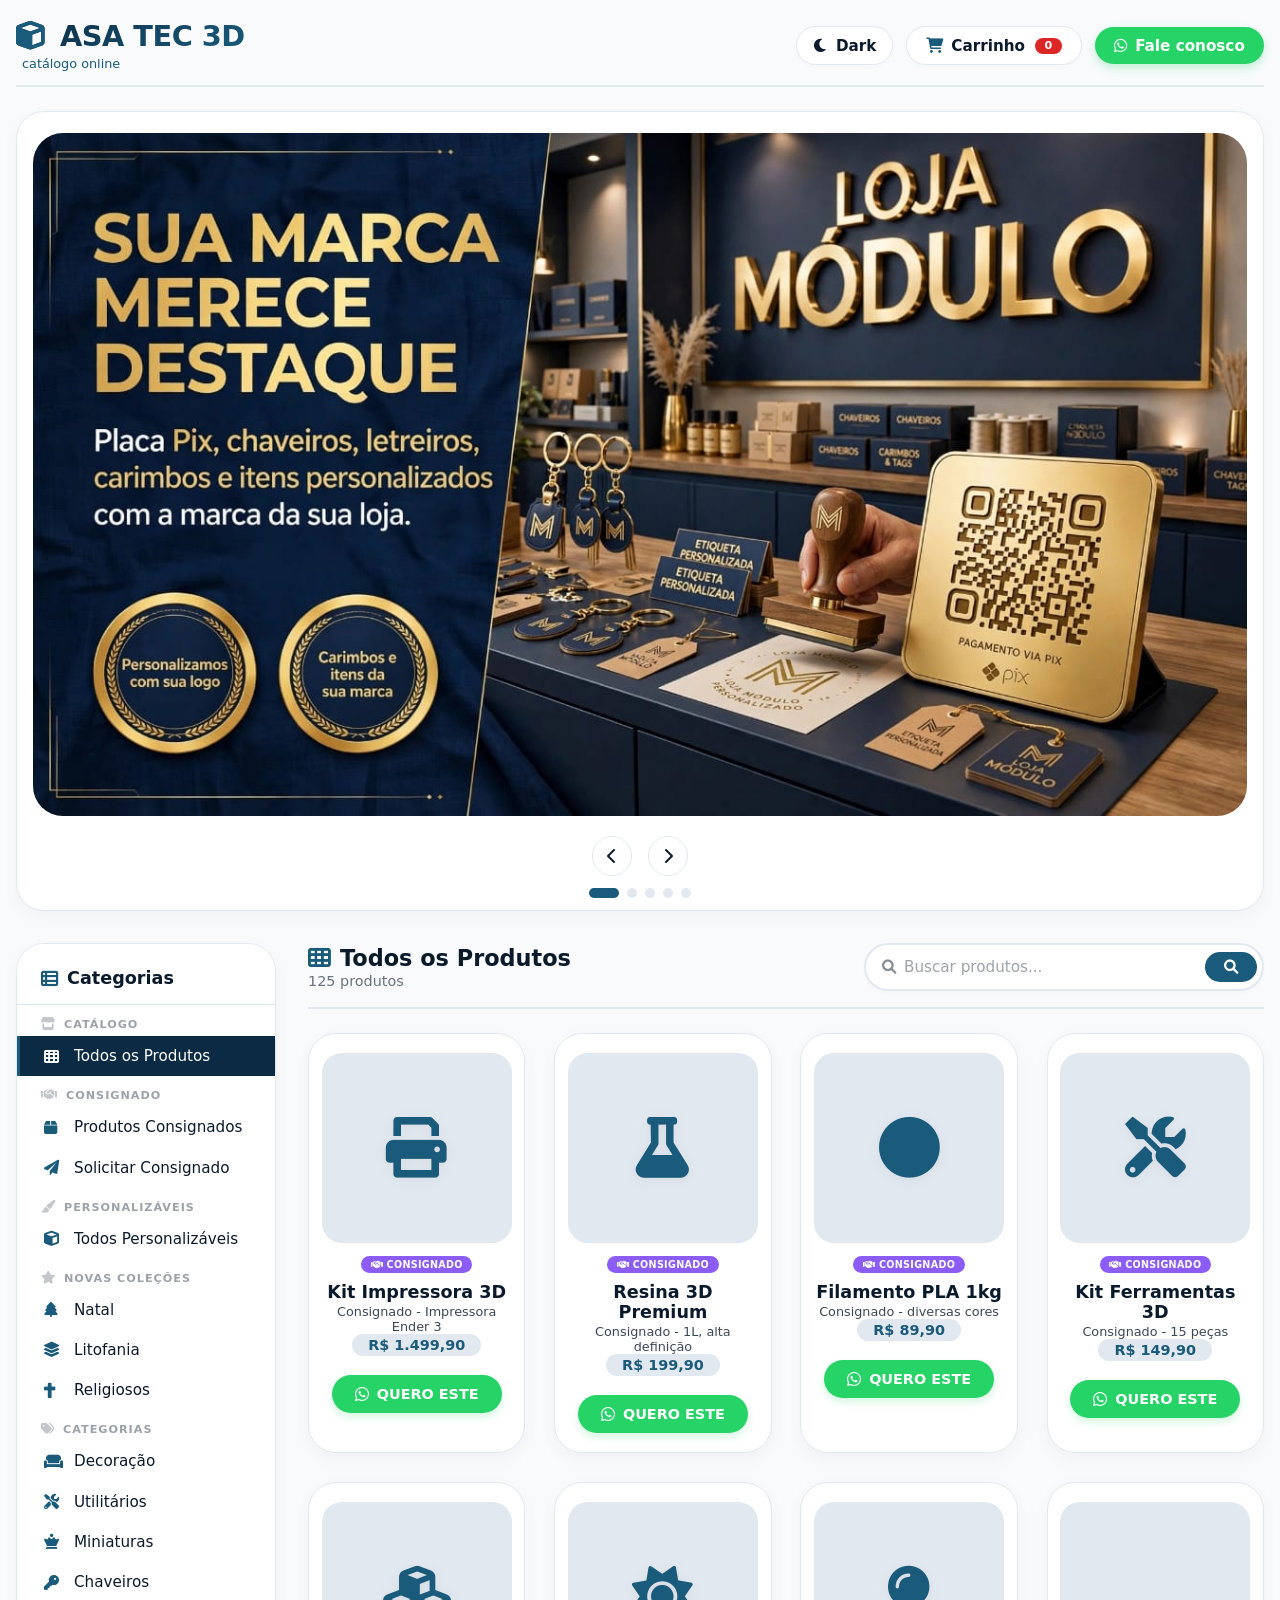
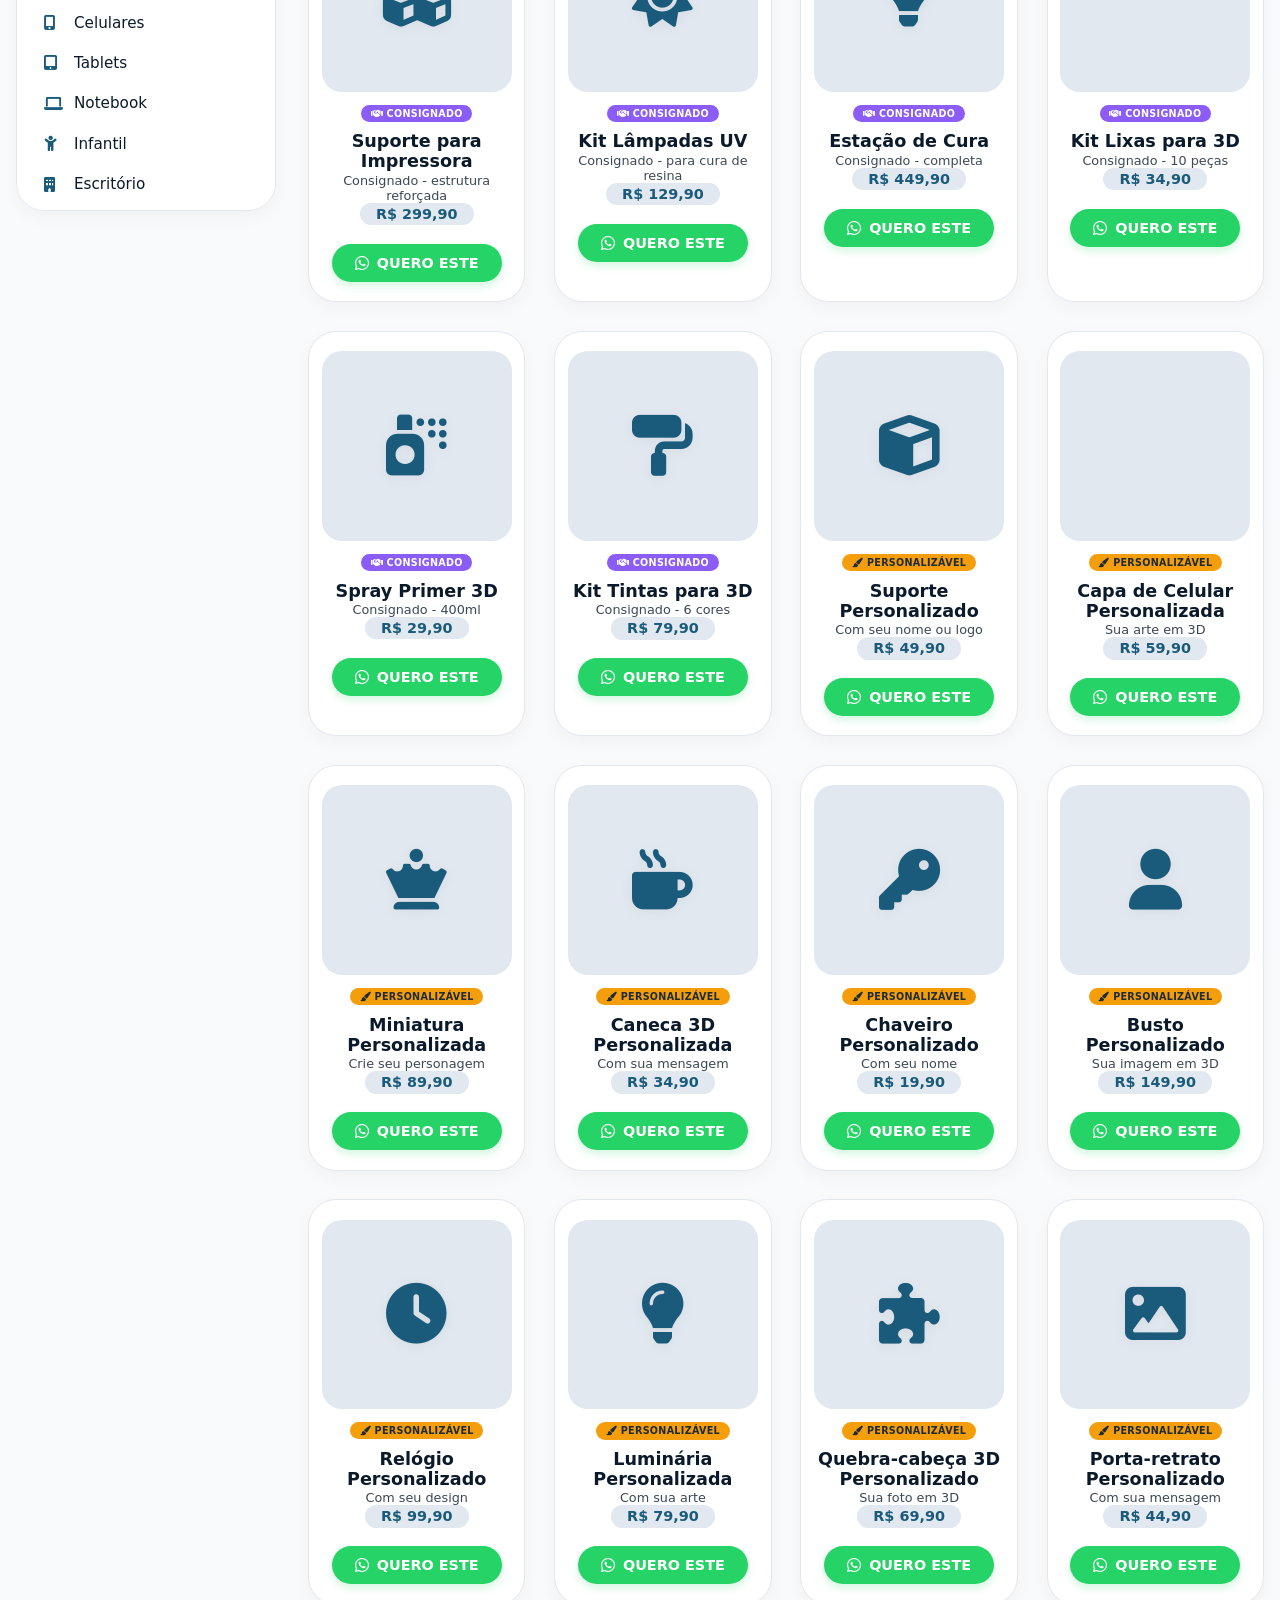
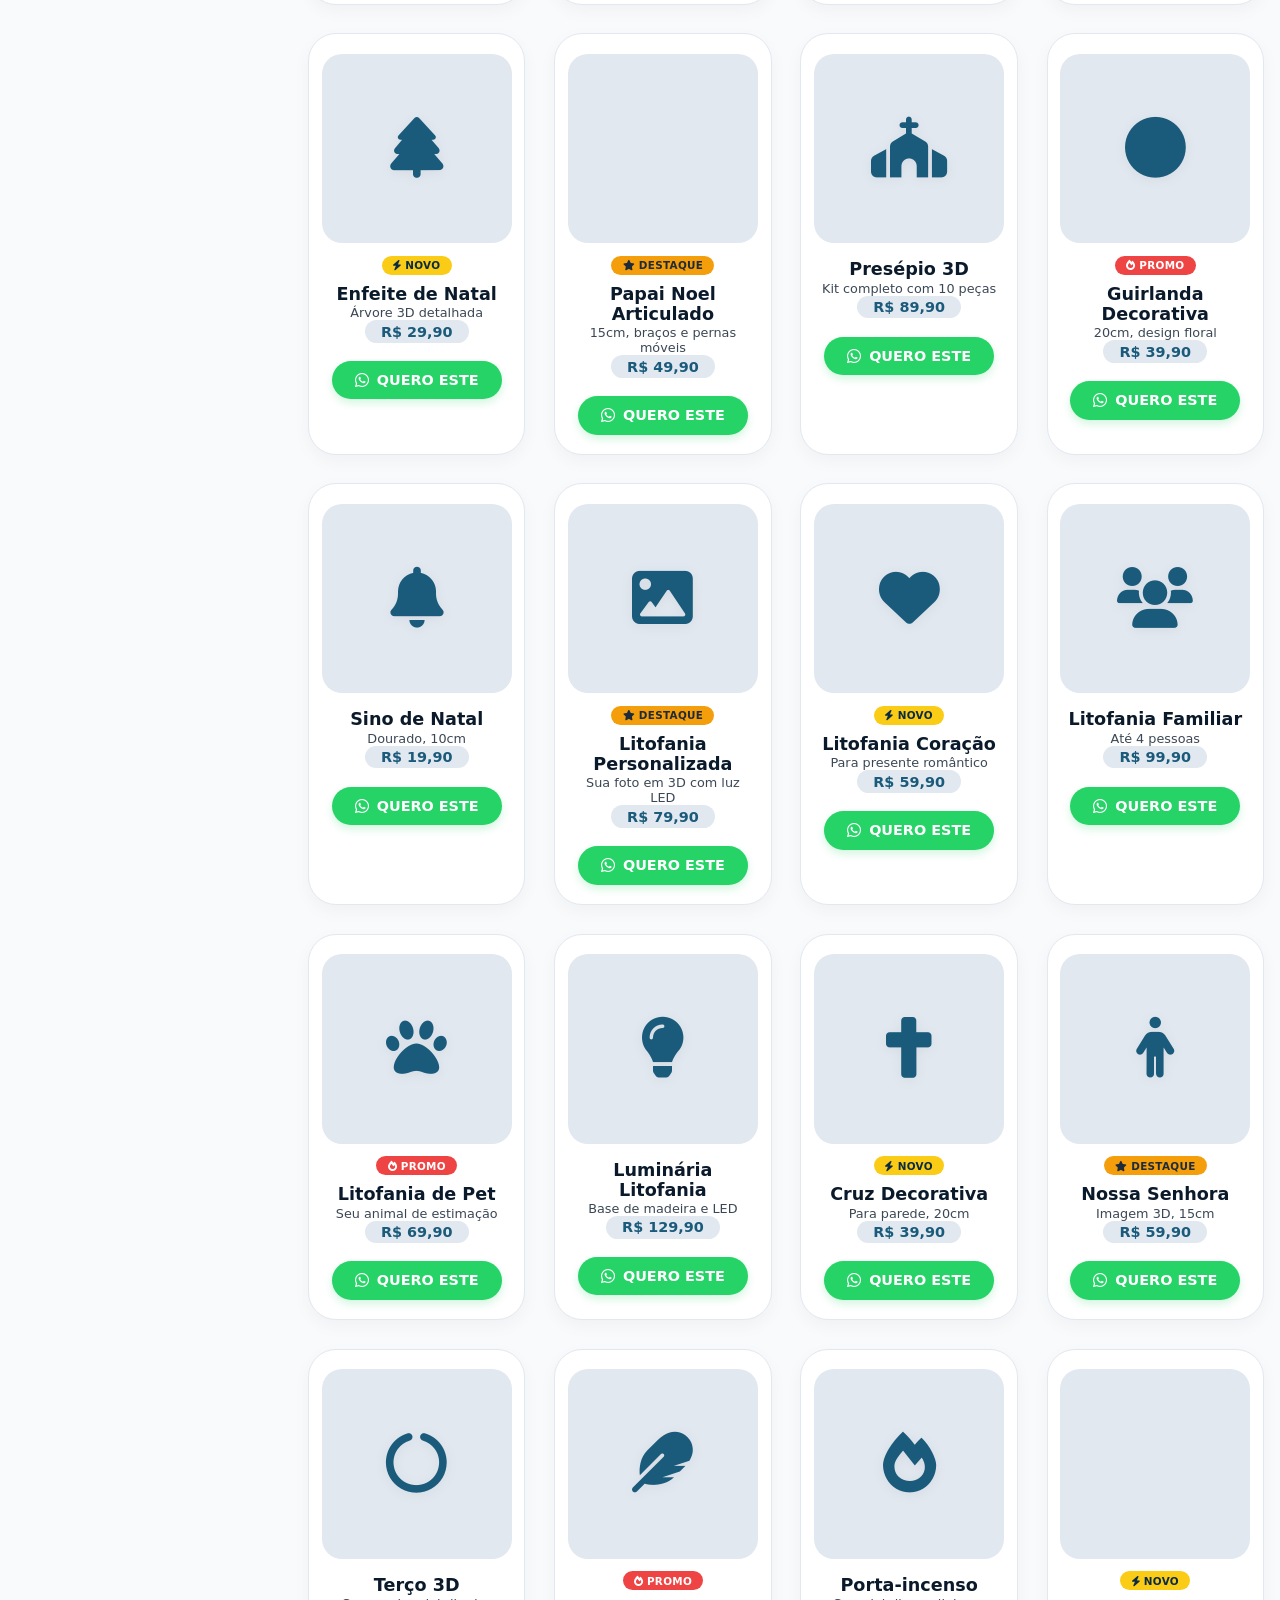
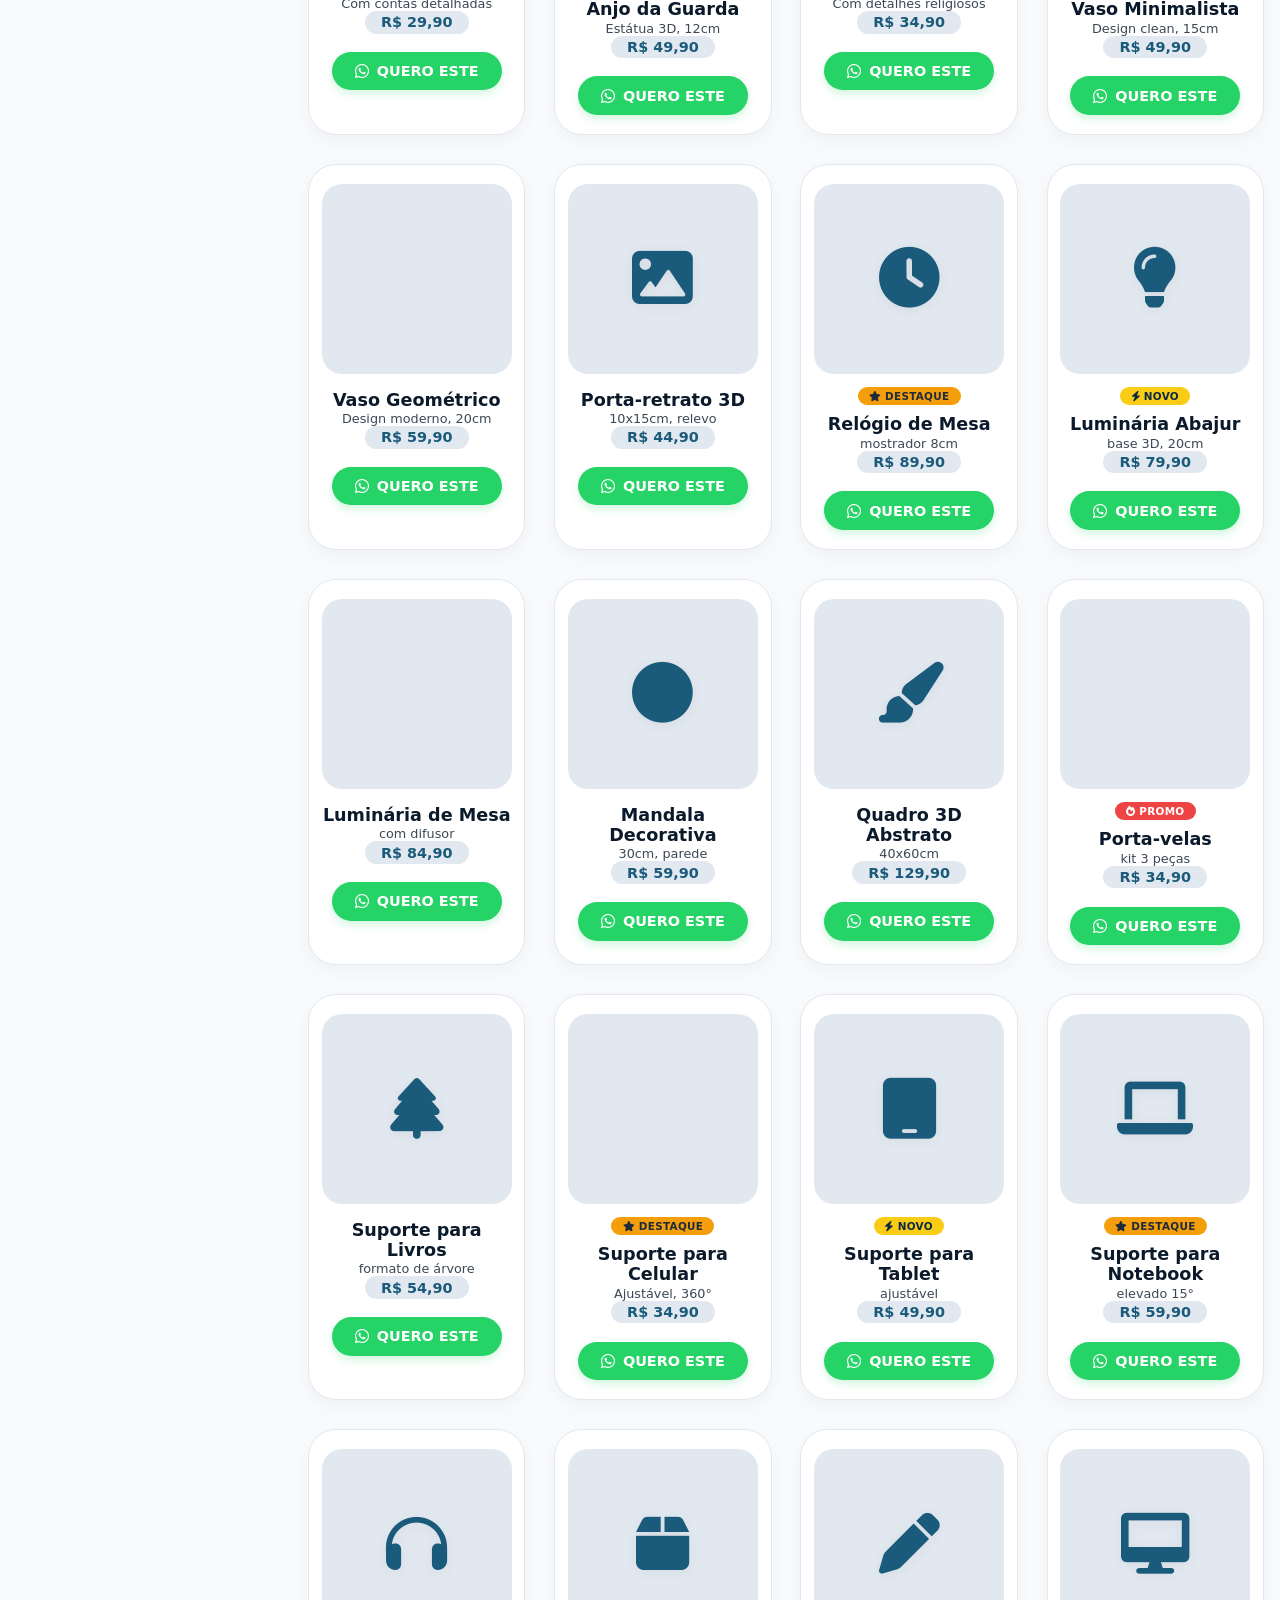
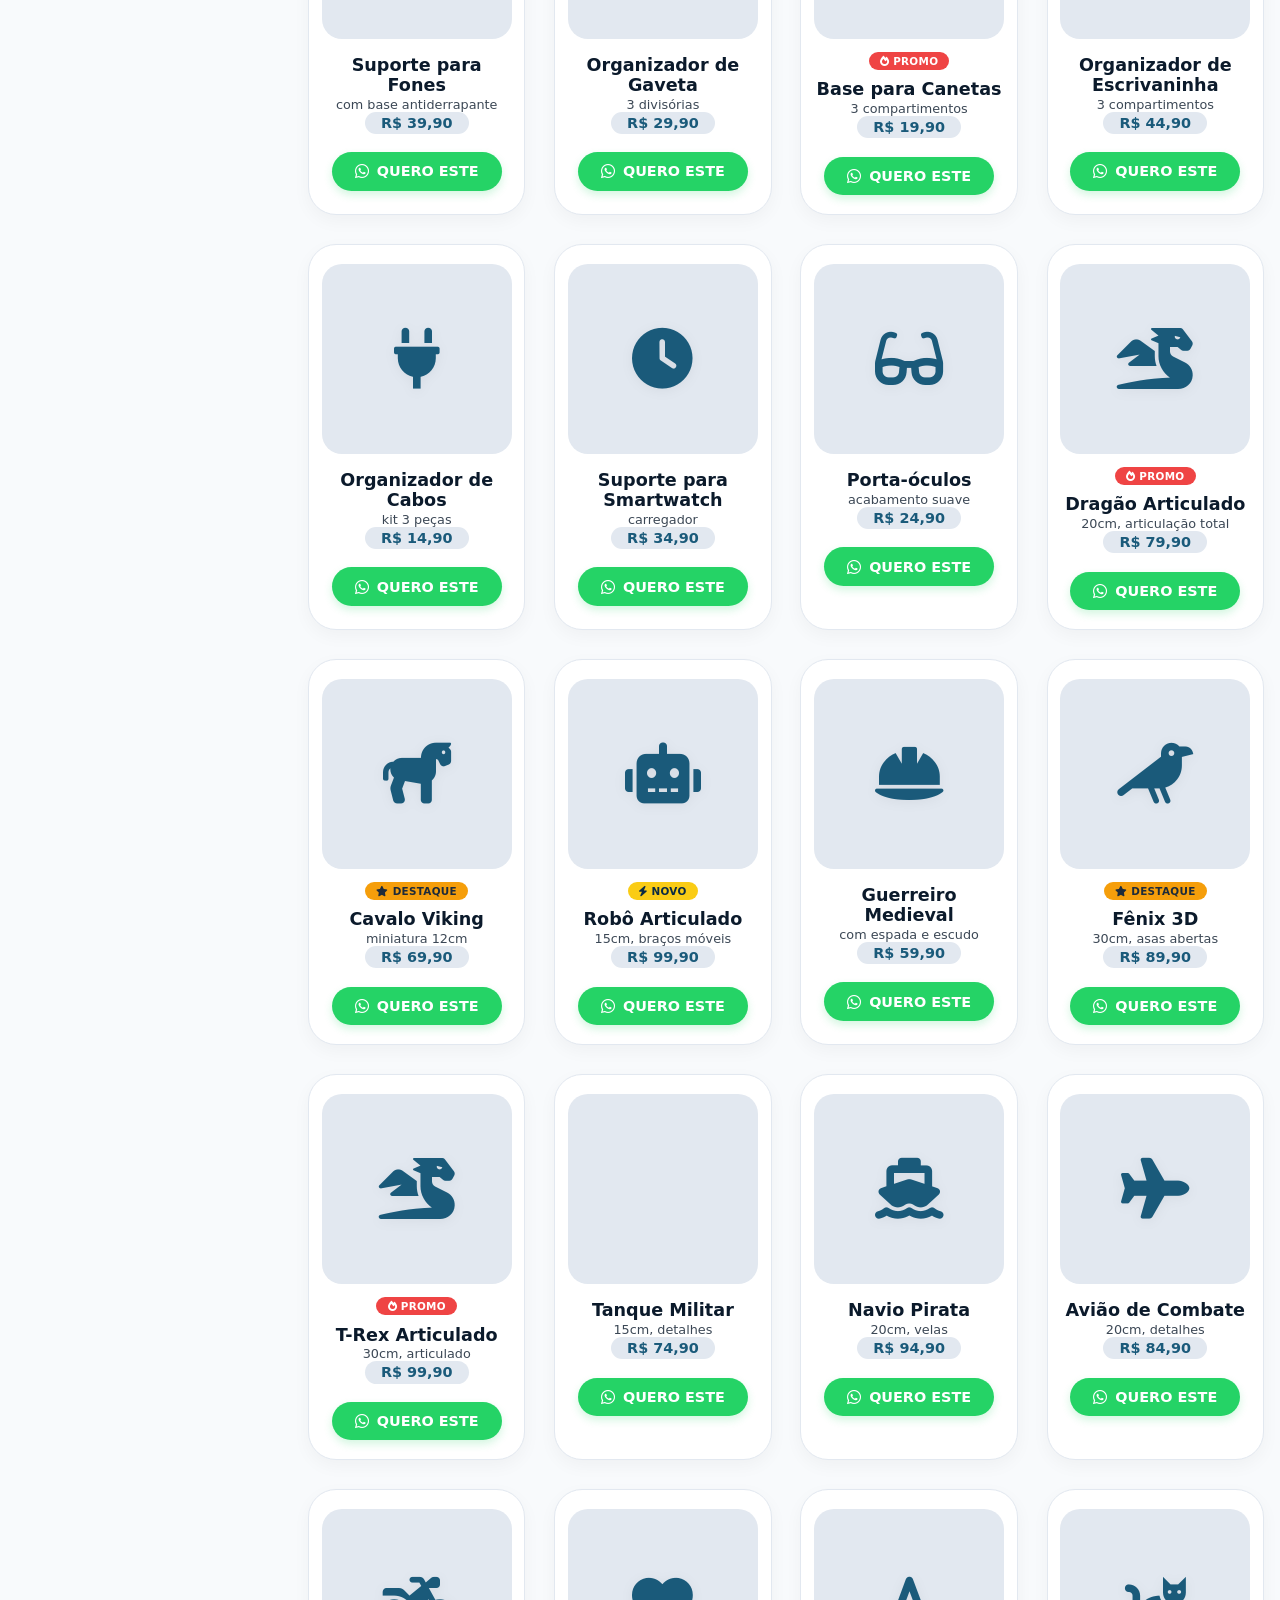
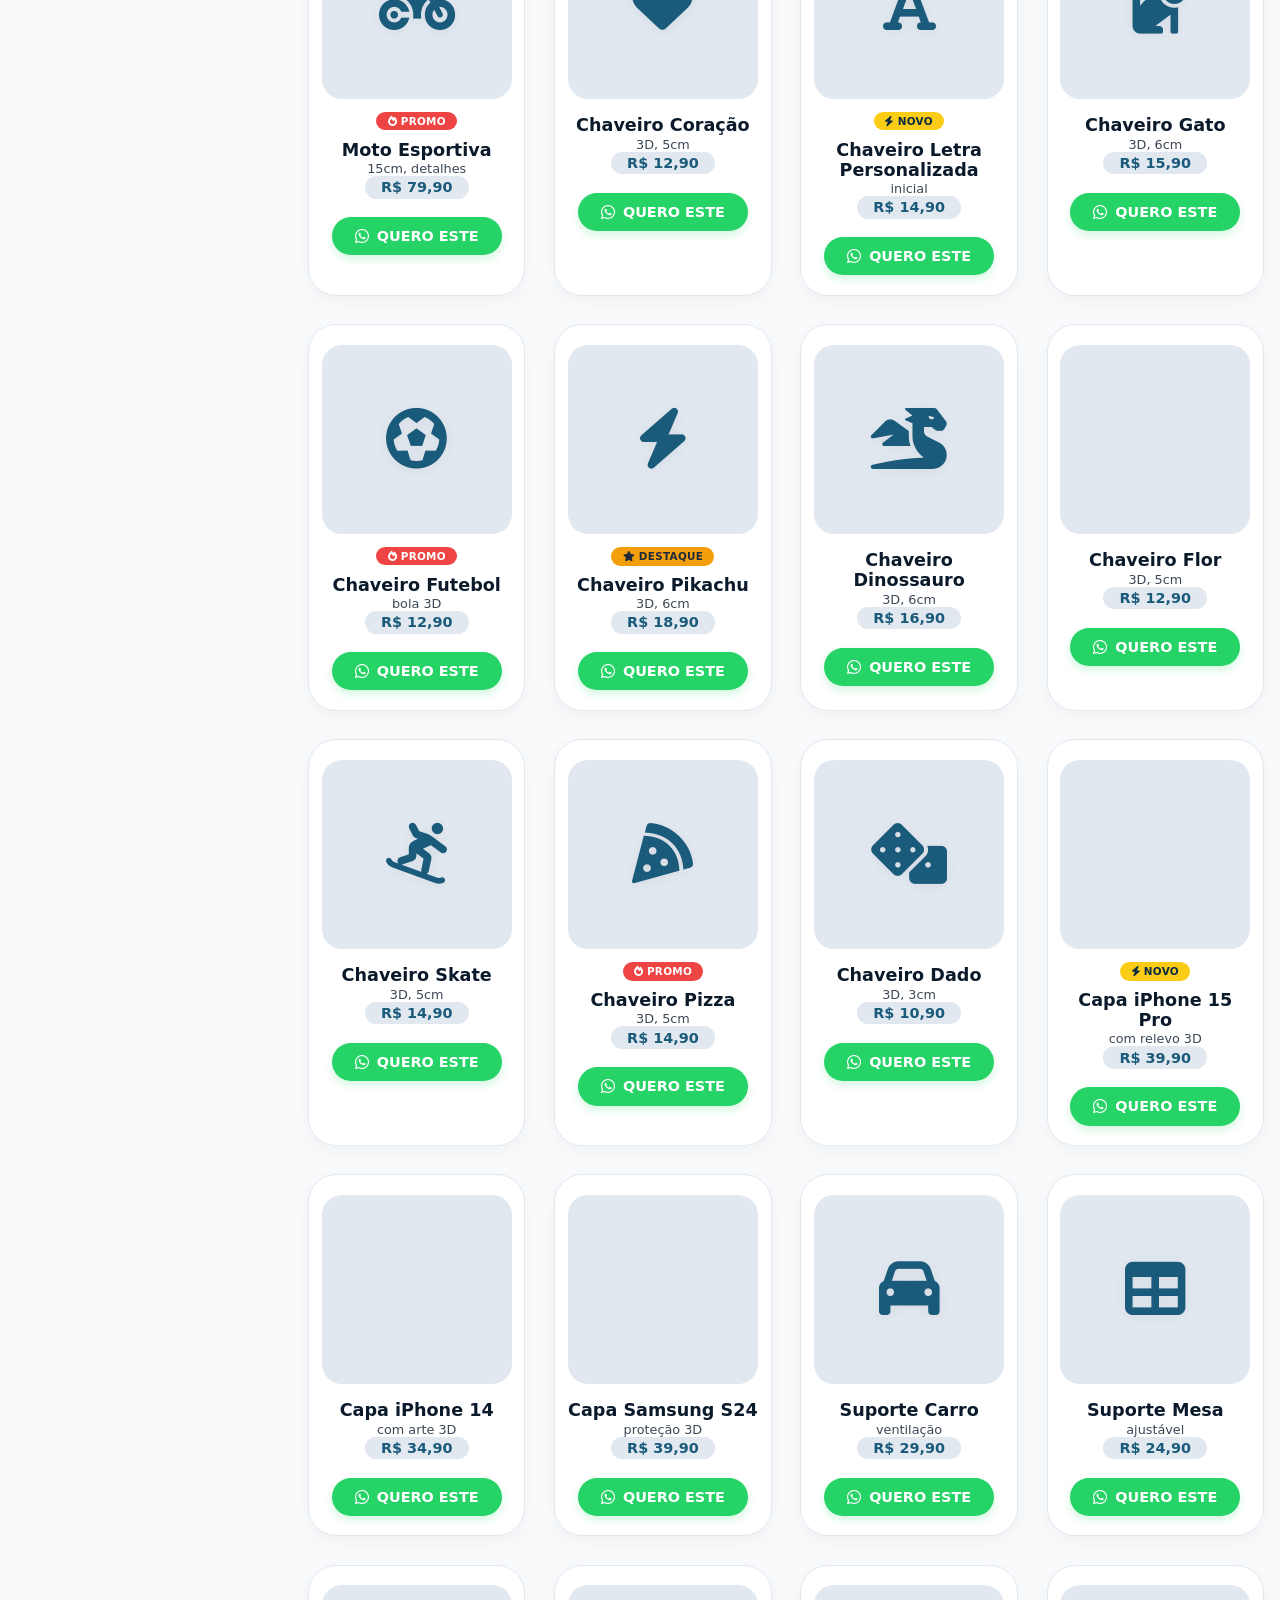
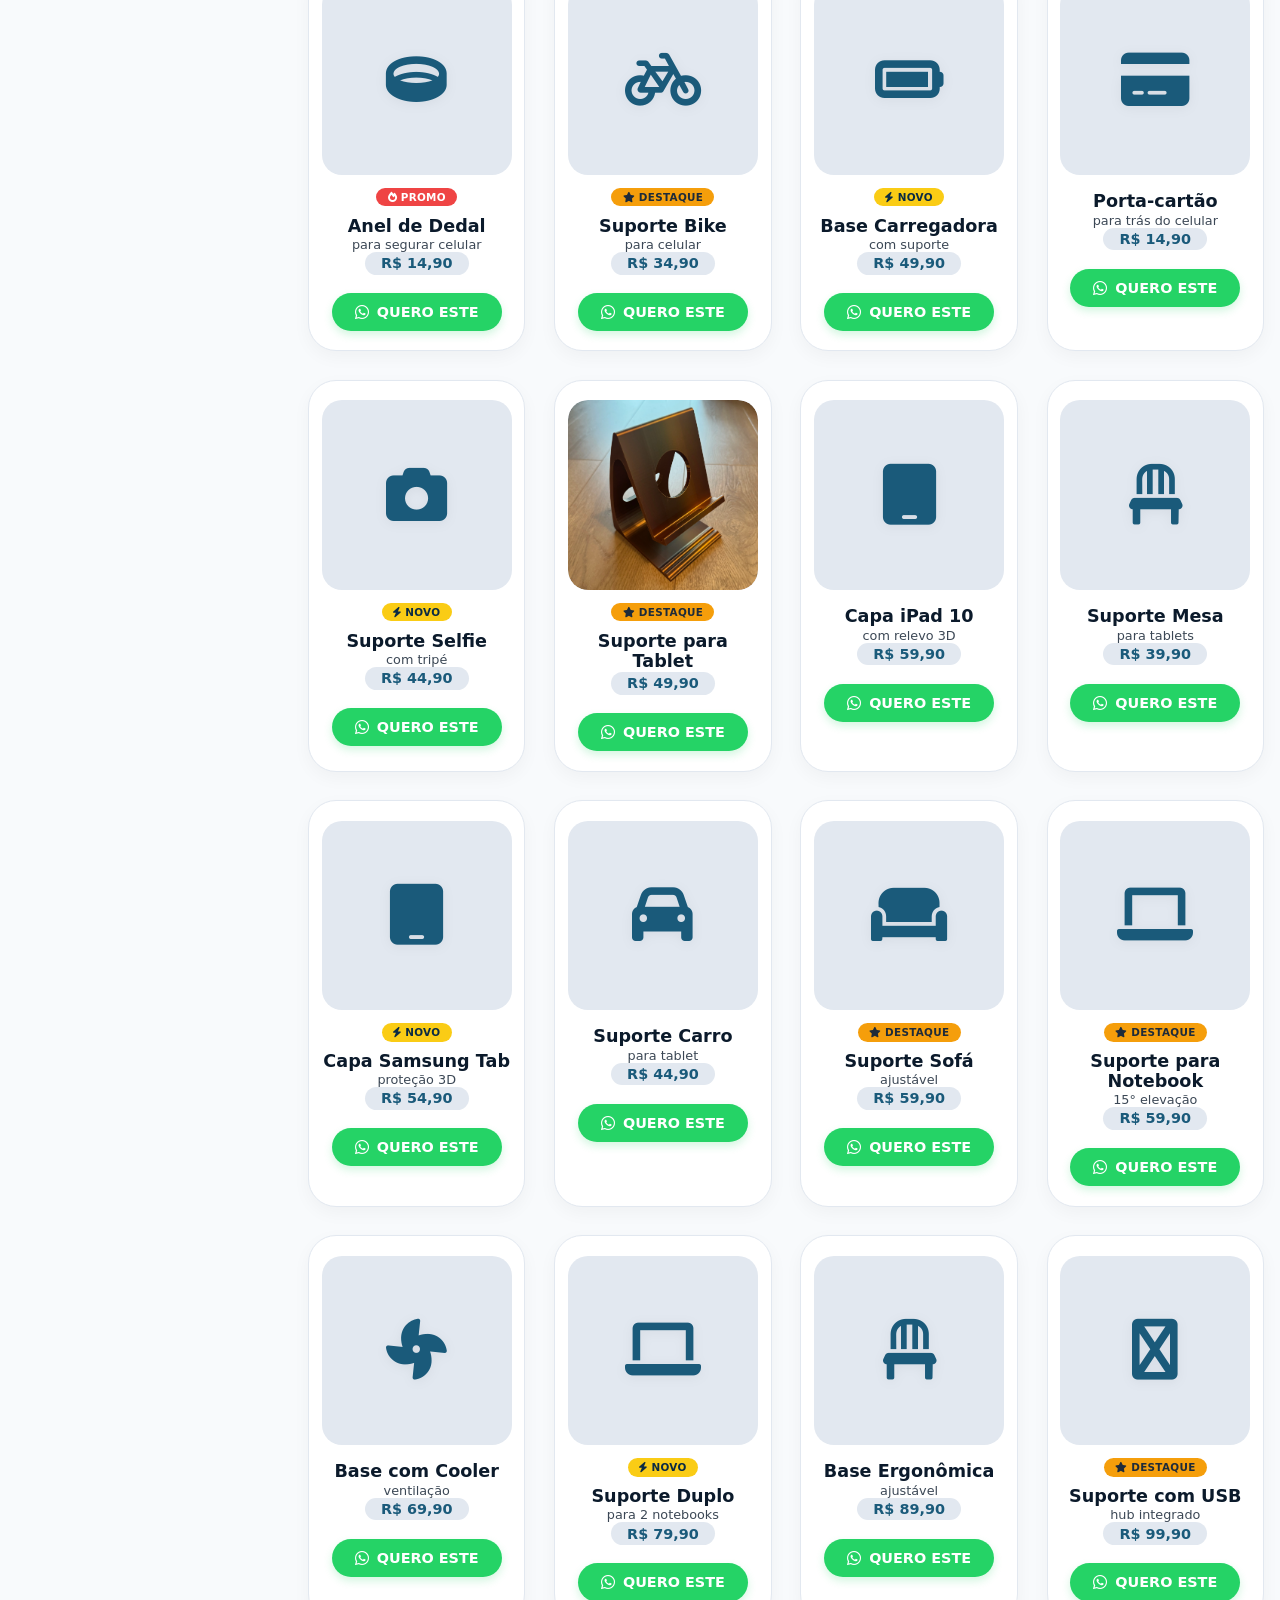
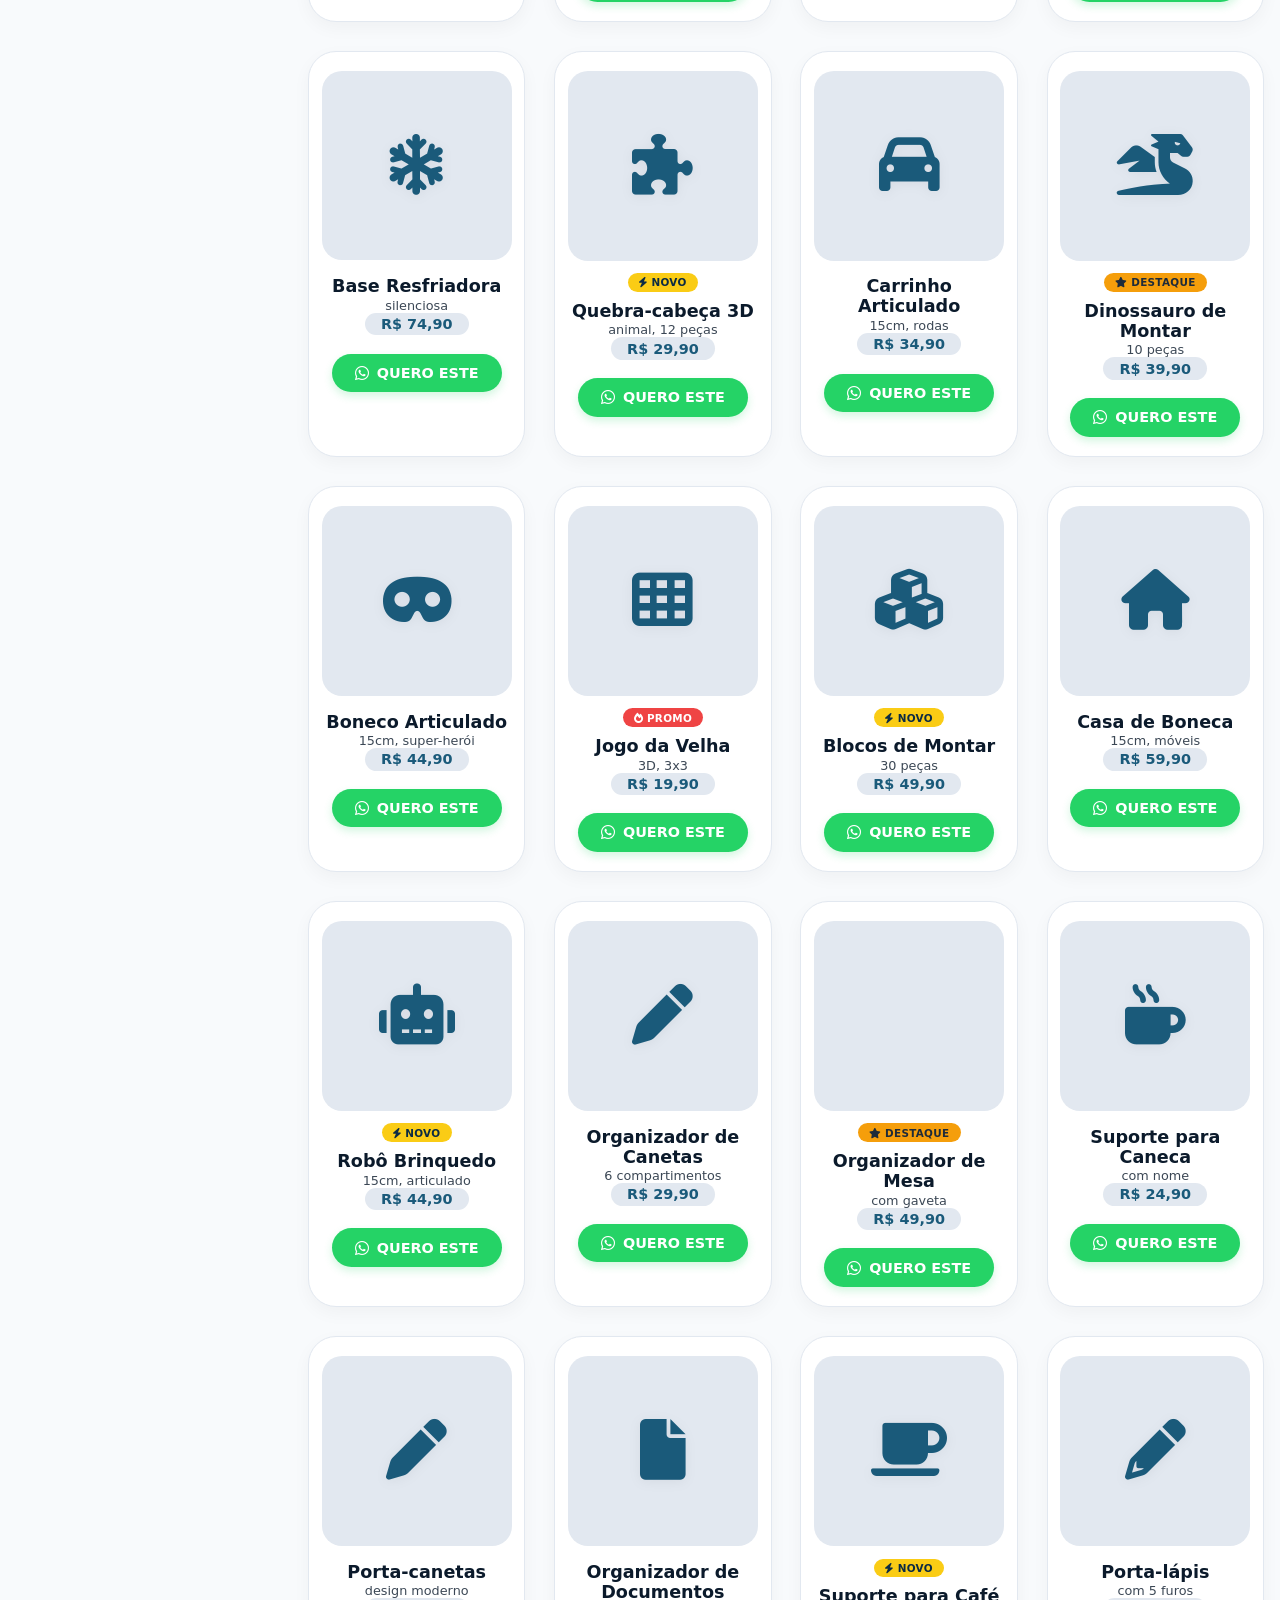
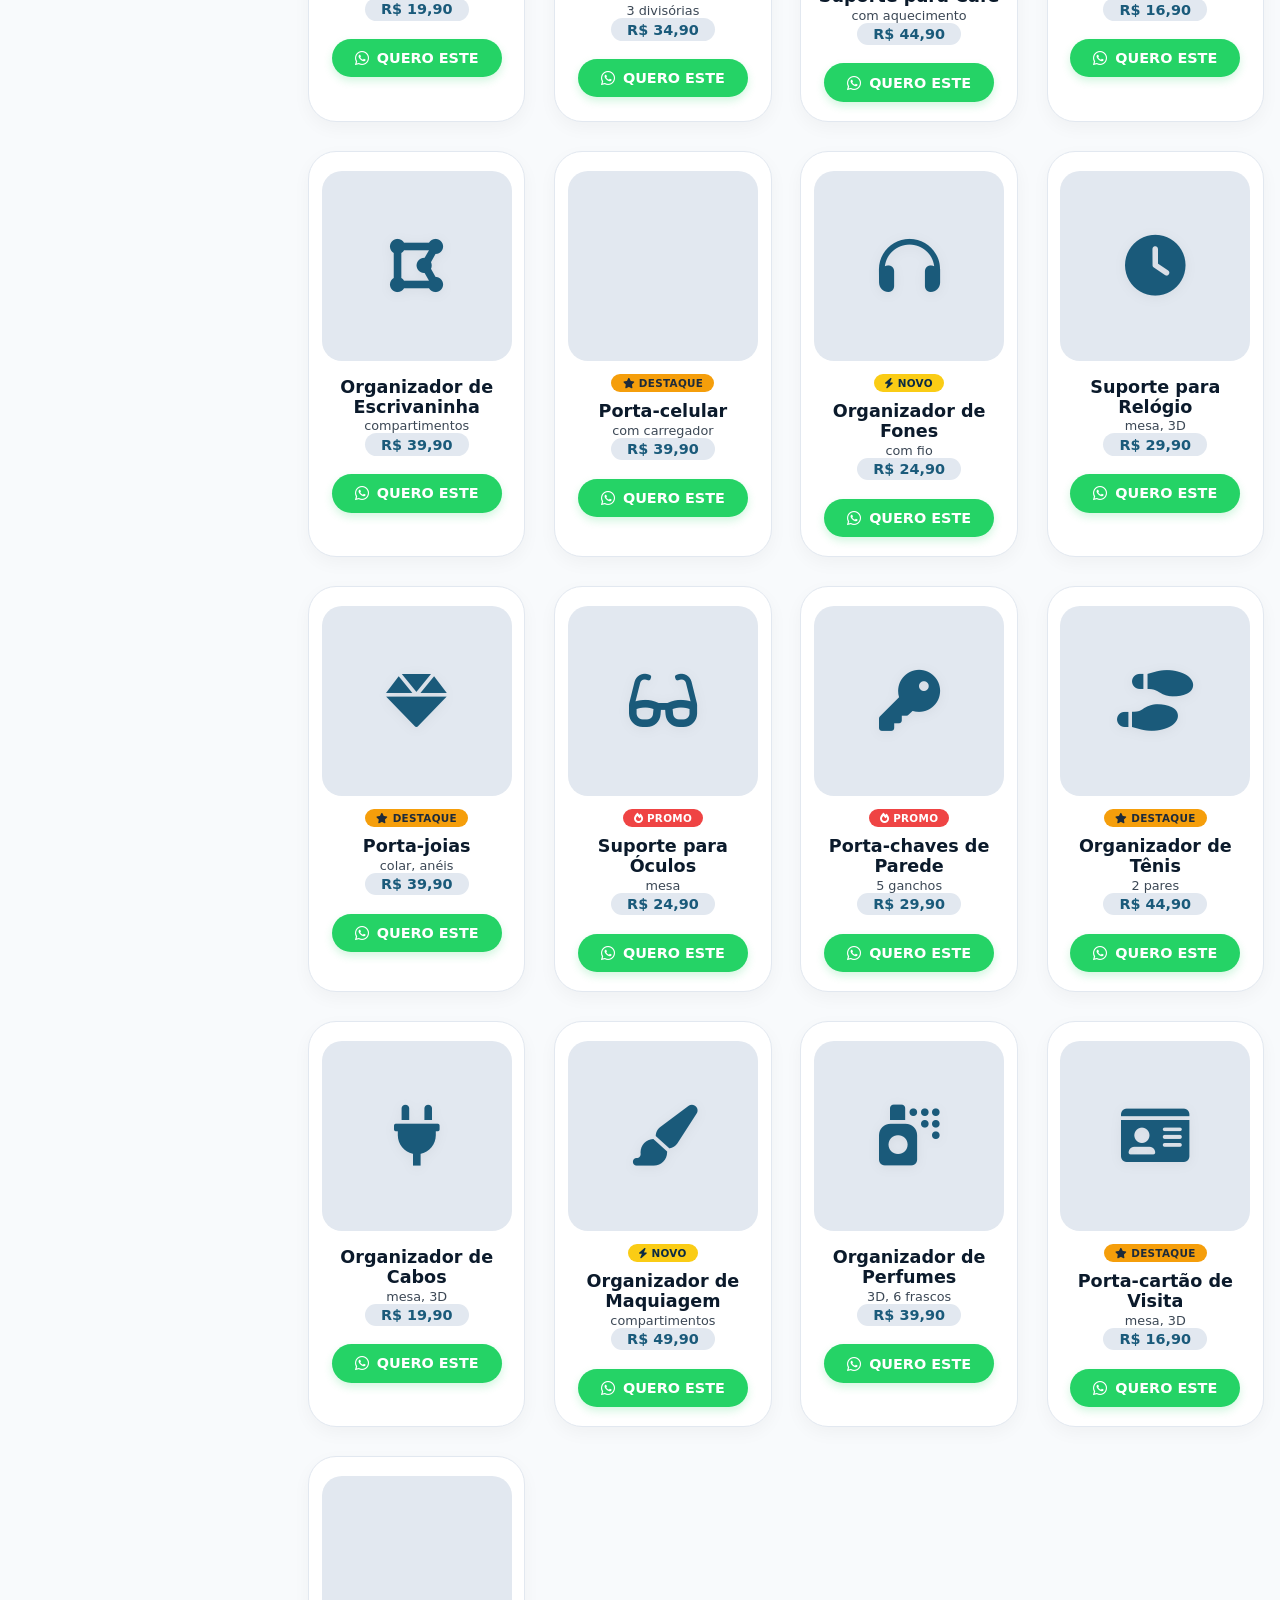
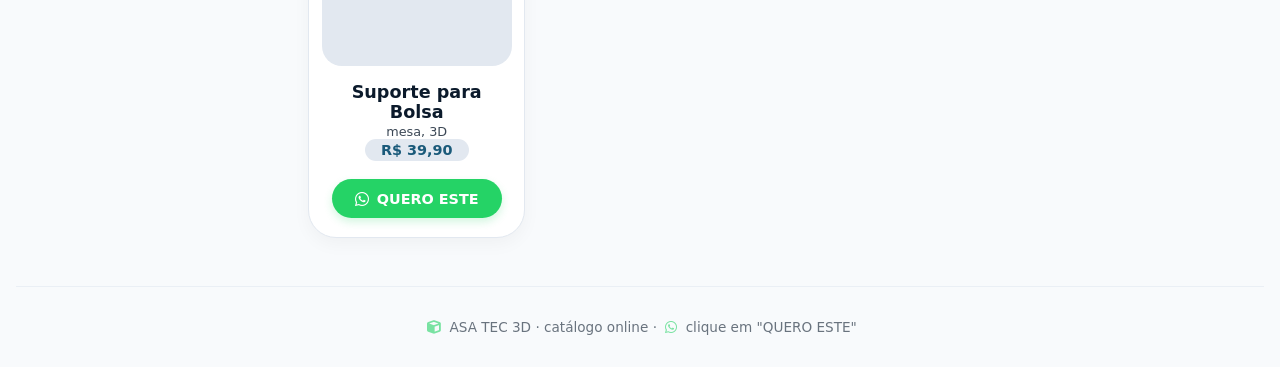
==== commit 0103a4b6: "Adicionado imagens no Carrossel, ajuste do botão de carrinho que agora leva para lista de compras, e" ====
--- a/index.html
+++ b/index.html
@@ -38,46 +38,42 @@
   <div class="carousel-wrapper">
     <div class="carousel-container">
       <div class="carousel-track" id="carouselTrack">
-        <div class="carousel-slide">
-          <div class="highlight-card promo" data-tema="promocao">
-            <i class="fas fa-tags"></i>
-            <span class="label">🔥 PROMOÇÃO DA SEMANA</span>
-            <span class="desc">até 30% off em suportes e acessórios</span>
-            <button class="carousel-tema-btn" data-tema="promocao">Ver Produtos</button>
-          </div>
-        </div>
-        <div class="carousel-slide">
-          <div class="highlight-card novo" data-tema="novidades">
-            <i class="fas fa-star"></i>
-            <span class="label">✨ NOVIDADES</span>
-            <span class="desc">PLA premium e resina 4K chegaram!</span>
-            <button class="carousel-tema-btn" data-tema="novidades">Ver Novidades</button>
-          </div>
-        </div>
-        <div class="carousel-slide">
-          <div class="highlight-card" data-tema="consignado">
-            <i class="fas fa-handshake"></i>
-            <span class="label">📦 CLIENTE CONSIGNADO</span>
-            <span class="desc">peça e receba em até 5 dias úteis</span>
-            <button class="carousel-tema-btn" data-tema="consignado">Saiba Mais</button>
-          </div>
-        </div>
-        <div class="carousel-slide">
-          <div class="highlight-card promo" data-tema="destaque">
-            <i class="fas fa-gem"></i>
-            <span class="label">💎 DESTAQUE</span>
-            <span class="desc">miniaturas personalizadas sob encomenda</span>
-            <button class="carousel-tema-btn" data-tema="destaque">Ver Destaques</button>
-          </div>
-        </div>
-        <div class="carousel-slide">
-          <div class="highlight-card novo" data-tema="resina">
-            <i class="fas fa-print"></i>
-            <span class="label">🆕 RESINA 4K</span>
-            <span class="desc">alta definição e acabamento premium</span>
-            <button class="carousel-tema-btn" data-tema="resina">Ver Produtos</button>
-          </div>
-        </div>
+        
+        <!-- ===== SLIDE 1: LOJA ===== -->
+        <div class="carousel-slide">
+          <div class="highlight-card image-card" data-tema="Loja">
+            <img src="img/Carrossel/Loja.jpeg" alt="Loja">
+          </div>
+        </div>
+
+        <!-- ===== SLIDE 2: INFANTIL ===== -->
+        <div class="carousel-slide">
+          <div class="highlight-card image-card" data-tema="Infantil">
+            <img src="img/Carrossel/Infantil.jpeg" alt="Infantil">
+          </div>
+        </div>
+
+        <!-- ===== SLIDE 3: CONSIGNADO ===== -->
+        <div class="carousel-slide">
+          <div class="highlight-card image-card" data-tema="Cliente Consignado">
+            <img src="img/Carrossel/Consignados.jpeg" alt="Cliente Consignado">
+          </div>
+        </div>
+
+        <!-- ===== SLIDE 4: LEMBRANCINHAS ===== -->
+        <div class="carousel-slide">
+          <div class="highlight-card image-card" data-tema="Lembrancinhas">
+            <img src="img/Carrossel/Lembrancinhas.jpeg" alt="Lembrancinhas">
+          </div>
+        </div>
+
+        <!-- ===== SLIDE 5: NATAL ===== -->
+        <div class="carousel-slide">
+          <div class="highlight-card image-card" data-tema="Natal">
+            <img src="img/Carrossel/Natal.jpeg" alt="Natal">
+          </div>
+        </div>
+
       </div>
     </div>
     <div class="carousel-controls">
@@ -117,6 +113,14 @@
           </li>
           <li><a href="#" class="category-link" data-category="personalizaveis"><i class="fas fa-cube"></i> Todos Personalizáveis</a></li>
           
+          <!-- ===== BLOCO SIDEBAR - NOVAS CATEGORIAS ===== -->
+          <li class="sidebar-section">
+            <span class="sidebar-section-title"><i class="fas fa-star"></i> Novas Coleções</span>
+          </li>
+          <li><a href="#" class="category-link" data-category="natal"><i class="fas fa-tree"></i> Natal</a></li>
+          <li><a href="#" class="category-link" data-category="litofania"><i class="fas fa-layer-group"></i> Litofania</a></li>
+          <li><a href="#" class="category-link" data-category="religiosos"><i class="fas fa-cross"></i> Religiosos</a></li>
+
           <!-- ===== BLOCO SIDEBAR - CATEGORIAS NORMAIS ===== -->
           <li class="sidebar-section">
             <span class="sidebar-section-title"><i class="fas fa-tags"></i> Categorias</span>
@@ -219,6 +223,11 @@
   </div>
 </div>
 
+<!-- ===== BLOCO BOTÃO VOLTAR AO TOPO ===== -->
+<button id="backToTopBtn" class="back-to-top" title="Voltar ao topo">
+  <i class="fas fa-arrow-up"></i>
+</button>
+
 <!-- ===== JAVASCRIPT ===== -->
 <script src="js/config.js"></script>
 <script src="js/produtos.js"></script>
@@ -226,6 +235,7 @@
 <script src="js/carrossel.js"></script>
 <script src="js/dark-mode.js"></script>
 <script src="js/main.js"></script>
+<script src="js/scroll.js"></script> <!-- 🔴 NOVO SCRIPT -->
 
 </body>
 </html>
--- a/css/style.css
+++ b/css/style.css
@@ -384,6 +384,38 @@
   color: #096b8a;
 }
 
+/* ===== BLOCO CSS - CARROSSEL COM IMAGEM ===== */
+.highlight-card.image-card {
+  /* Reseta todos os estilos visuais do card original */
+  padding: 0;
+  background: transparent;
+  border: none;
+  box-shadow: none;
+  overflow: hidden;
+  
+  /* Garante que ocupe 100% da largura disponível */
+  width: 100%;
+  max-width: 100%; /* 🔴 CORREÇÃO: Remove o limite de 500px do card original */
+  margin: 0;       /* 🔴 CORREÇÃO: Remove a centralização automática */
+  
+  display: block;  /* Muda de flex para block para a imagem se comportar como bloco */
+}
+
+.highlight-card.image-card img {
+  width: 100%;
+  height: auto;
+  max-height: none; /* Remove qualquer limite de altura */
+  object-fit: cover; /* Preenche o espaço perfeitamente */
+  display: block;
+  border-radius: 0; /* O arredondamento já é feito pelo carousel-wrapper */
+}
+
+/* Ajuste no Dark Mode para o card de imagem */
+body.dark-mode .highlight-card.image-card {
+  background: transparent;
+  border: none;
+}
+
 .carousel-tema-btn {
   background: var(--cor-principal);
   color: white;
@@ -615,6 +647,7 @@
   border-color: var(--cor-destaque);
 }
 
+/* ===== BLOCO CSS - IMAGENS DOS PRODUTOS ===== */
 .product-image {
   width: 100%;
   aspect-ratio: 1/1;
@@ -627,10 +660,21 @@
   color: var(--cor-destaque);
   margin-bottom: 0.8rem;
   transition: background 0.3s ease;
-}
+  overflow: hidden; /* Garante que a imagem não saia do card */
+}
+
+.product-image img {
+  width: 100%;
+  height: 100%;
+  object-fit: cover; /* Faz a imagem preencher o espaço sem distorcer */
+  display: block;
+  border-radius: 20px;
+}
+
 .product-image i {
   filter: drop-shadow(0 2px 6px rgba(0,0,0,0.05));
 }
+
 .product-name {
   font-weight: 700;
   font-size: 1.1rem;
@@ -1421,4 +1465,48 @@
     width: 100%;
     justify-content: center;
   }
+}
+
+/* ===== BLOCO CSS - BOTÃO VOLTAR AO TOPO ===== */
+.back-to-top {
+  position: fixed;
+  bottom: 2rem;
+  right: 2rem;
+  width: 50px;
+  height: 50px;
+  border-radius: 50%;
+  background: var(--cor-principal);
+  color: white;
+  border: none;
+  box-shadow: 0 4px 12px rgba(0,0,0,0.15);
+  cursor: pointer;
+  display: flex;
+  align-items: center;
+  justify-content: center;
+  font-size: 1.2rem;
+  opacity: 0;
+  visibility: hidden;
+  transition: all 0.3s ease;
+  z-index: 1000;
+}
+
+.back-to-top.visible {
+  opacity: 1;
+  visibility: visible;
+}
+
+.back-to-top:hover {
+  background: var(--cor-destaque);
+  transform: translateY(-3px);
+  box-shadow: 0 6px 16px rgba(0,0,0,0.2);
+}
+
+/* Ajuste para o Modo Escuro */
+body.dark-mode .back-to-top {
+  background: #3b82f6;
+  color: white;
+}
+
+body.dark-mode .back-to-top:hover {
+  background: #2563eb;
 }
